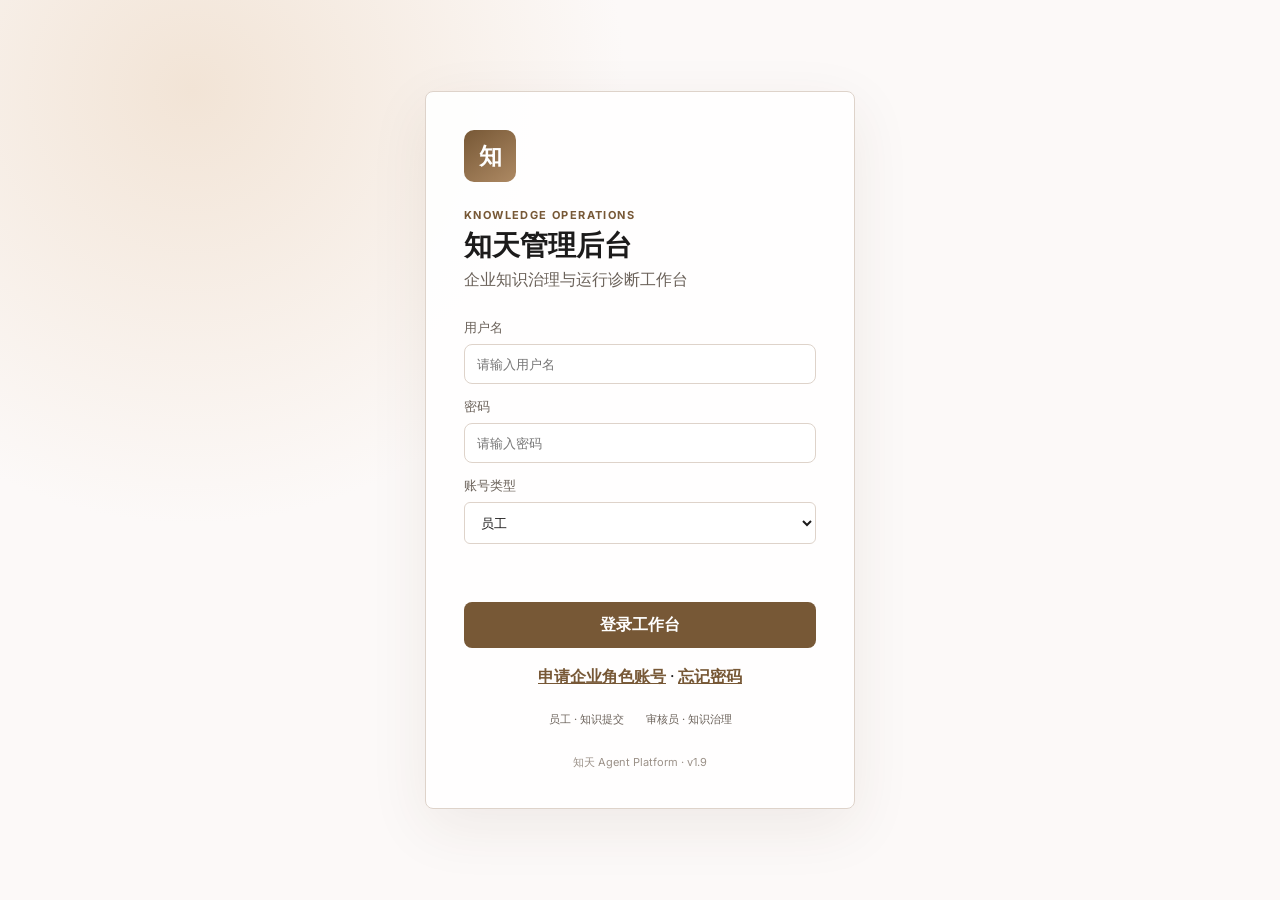
==== index.html @ f9603eb6 "v2.1: developer/reviewer控制台重设计与账号自助服务前端接入 - 新增独立developer.html：注册审批（开发者/审核员分表）、四角色人数统计、   developer/" ====
<!doctype html>
<html lang="zh-CN">
  <head>
    <meta charset="utf-8" />
    <meta name="viewport" content="width=device-width, initial-scale=1" />
    <title>知天管理后台</title>
    <link rel="stylesheet" href="./css/style.css" />
  </head>
  <body class="auth-page">
    <main class="auth-shell">
      <section class="auth-card redirect-card">
        <div class="brand-mark" aria-hidden="true">知</div>
        <p class="eyebrow">ZHITIAN AGENT PLATFORM</p>
        <h1>知天管理后台</h1>
        <p class="muted">正在确认身份与工作区权限</p>
        <div class="loading-line" aria-hidden="true"><span></span></div>
      </section>
    </main>
    <script>
      const token = localStorage.getItem('auth_token');
      const role = localStorage.getItem('user_role');
      if (!token) location.replace('./login.html');
      else if (role === 'employee') location.replace('./employee.html');
      else if (role === 'reviewer') location.replace('./reviewer.html');
      else if (role === 'developer') location.replace('./developer.html');
      else {
        localStorage.removeItem('auth_token');
        localStorage.removeItem('user_role');
        localStorage.removeItem('username');
        location.replace('./login.html');
      }
    </script>
  </body>
</html>
---- css/style.css ----
@import url("https://fonts.googleapis.com/css2?family=Hanken+Grotesk:wght@600;700;800&family=Inter:wght@400;500;600&display=swap");

:root {
  color-scheme: light;
  --bg: #fcf9f8; --surface: #fff; --surface-low: #f6f3f2; --surface-high: #eeeae8;
  --text: #1c1b1b; --muted: #6b625a; --line: #ded3ca; --primary: #775836;
  --primary-hover: #5d4121; --primary-soft: #f4e4d4; --danger: #a33a32;
  --danger-bg: #fff0ee; --success: #357449; --success-bg: #e9f5ec; --warning: #95630b;
  --shadow: 0 18px 60px rgba(73, 50, 29, .08); --radius: 8px;
  --font-title: "Hanken Grotesk", "Microsoft YaHei", sans-serif;
  --font-body: "Inter", "Microsoft YaHei", sans-serif;
}

* { box-sizing: border-box; }
html { scroll-behavior: smooth; }
body { margin: 0; min-height: 100vh; background: var(--bg); color: var(--text); font-family: var(--font-body); }
h1,h2,h3,p { margin: 0; } h1,h2,h3 { font-family: var(--font-title); letter-spacing: 0; }
h1 { font-size: 28px; line-height: 36px; } h2 { font-size: 19px; } h3 { font-size: 16px; }
button,input,textarea { font: inherit; } button { border: 0; border-radius: var(--radius); padding: 10px 16px; background: var(--primary); color: #fff; font-weight: 600; cursor: pointer; transition: .18s ease; }
button:hover { background: var(--primary-hover); } button:disabled { cursor: not-allowed; opacity: .55; }
button.secondary { border: 1px solid var(--line); background: #fff; color: var(--primary); } button.secondary:hover { background: var(--surface-low); }
button.danger { background: var(--danger); } button.danger:hover { background: #842b26; }
input,textarea { width: 100%; border: 1px solid var(--line); border-radius: var(--radius); padding: 11px 12px; background: #fff; color: var(--text); transition: .18s ease; }
textarea { min-height: 132px; resize: vertical; } input:focus,textarea:focus { outline: 3px solid rgba(119,88,54,.12); border-color: var(--primary); }

.app-layout { min-height: 100vh; display: grid; grid-template-columns: 252px minmax(0,1fr); }
.sidebar { position: sticky; top: 0; height: 100vh; display: flex; flex-direction: column; padding: 24px 18px 18px; background: #f4f0ed; border-right: 1px solid var(--line); }
.brand { display: flex; align-items: center; gap: 11px; padding: 0 8px 24px; color: var(--text); text-decoration: none; }
.brand-symbol,.brand-mark { display: grid; place-items: center; color: #fff; background: linear-gradient(145deg,var(--primary),#ad8963); font-family: var(--font-title); font-weight: 800; }
.brand-symbol { width: 34px; height: 34px; border-radius: 8px; } .brand strong,.brand small,.account-card strong,.account-card small,.sidebar-note strong,.sidebar-note small { display: block; }
.brand strong { font: 700 17px/20px var(--font-title); } .brand small,.account-card small,.sidebar-note small { margin-top: 2px; color: var(--muted); font-size: 11px; }
.side-nav { display: grid; gap: 4px; }
.side-nav a,.nav-button { display: flex; align-items: center; width: 100%; min-height: 42px; padding: 0 13px; border-radius: var(--radius); color: var(--muted); background: transparent; text-decoration: none; font-size: 14px; font-weight: 600; text-align: left; }
.side-nav a:hover,.nav-button:hover,.side-nav a.active { color: var(--text); background: rgba(255,255,255,.8); }
.side-nav a.active { box-shadow: inset 3px 0 var(--primary); }
.sidebar-note { display: flex; gap: 10px; margin-top: auto; padding: 14px 10px; border-top: 1px solid var(--line); }
.status-dot { width: 8px; height: 8px; margin-top: 5px; border-radius: 50%; background: var(--success); box-shadow: 0 0 0 4px rgba(53,116,73,.1); }
.account-card { display: flex; align-items: center; gap: 10px; padding: 14px 8px 10px; }
.account-avatar { width: 34px; height: 34px; display: grid; place-items: center; border-radius: 50%; background: var(--primary-soft); color: var(--primary); font-weight: 700; }
.sidebar-logout { width: 100%; }
.workspace { width: min(1180px,100%); margin: 0 auto; padding: 34px 38px 64px; }
.workspace-header { display: flex; align-items: flex-start; justify-content: space-between; gap: 24px; margin-bottom: 26px; }
.workspace-header .muted { margin-top: 5px; }
.eyebrow,.section-kicker { margin-bottom: 5px; color: var(--primary); font-size: 11px; font-weight: 700; letter-spacing: 1.4px; }
.context-badge,.format-label { display: inline-flex; align-items: center; min-height: 28px; padding: 4px 10px; border: 1px solid var(--line); border-radius: 999px; color: var(--muted); background: var(--surface); font-size: 12px; white-space: nowrap; }
.workflow-strip { display: grid; grid-template-columns: 1fr 44px 1fr 44px 1fr; align-items: center; margin-bottom: 20px; padding: 18px 22px; border: 1px solid var(--line); border-radius: var(--radius); background: var(--surface-low); }
.workflow-strip div { display: grid; grid-template-columns: 28px 1fr; column-gap: 10px; } .workflow-strip span { grid-row: 1/3; color: var(--primary); font-weight: 700; } .workflow-strip strong { font-size: 13px; } .workflow-strip small { color: var(--muted); font-size: 11px; } .workflow-strip i { height: 1px; background: var(--line); }
.content-grid { display: grid; gap: 20px; } .two-column { grid-template-columns: repeat(2,minmax(0,1fr)); }
.panel { margin-bottom: 20px; padding: 22px; border: 1px solid var(--line); border-radius: var(--radius); background: var(--surface); }
.feature-panel { min-height: 344px; } .table-panel { padding-bottom: 12px; }
.section-title { display: flex; align-items: center; justify-content: space-between; gap: 16px; margin-bottom: 14px; }
.section-copy { margin: -2px 0 18px; color: var(--muted); font-size: 13px; line-height: 1.65; }
.upload-zone { display: grid; gap: 12px; padding: 18px; border: 1px dashed #c8b6a6; border-radius: var(--radius); background: var(--surface-low); }
.form-stack { display: grid; gap: 14px; } .form-stack label { display: grid; gap: 7px; color: var(--muted); font-size: 13px; } .compact-form { margin-top: 16px; }
.inline-actions { display: grid; grid-template-columns: minmax(0,1fr) auto; gap: 8px; }
.inline-actions button { min-height: 42px; white-space: nowrap; }
.form-stack select, table select { min-height: 42px; padding: 0 12px; border: 1px solid var(--line); border-radius: 6px; background: #fff; color: var(--text); }
.auth-link { margin-top: 18px; text-align: center; } .auth-link a { color: var(--primary); font-weight: 600; }
.btn-block { width: 100%; padding: 12px; }
.table-wrap { overflow-x: auto; } table { width: 100%; border-collapse: collapse; }
th,td { padding: 12px 10px; border-bottom: 1px solid #eee8e3; text-align: left; vertical-align: top; }
th { color: var(--muted); background: var(--surface-low); font-size: 11px; font-weight: 700; letter-spacing: .5px; } td { font-size: 13px; }
tbody tr:hover td { background: #fcfaf8; }
.muted { color: var(--muted); } .message { min-height: 20px; margin-top: 10px; color: var(--danger); font-size: 13px; } .message.success { color: var(--success); }
.result-box,.preview-panel { margin-top: 14px; padding: 14px; border: 1px solid var(--line); border-radius: var(--radius); background: var(--surface-low); line-height: 1.6; }
.hidden { display: none !important; } .actions { display: flex; gap: 7px; flex-wrap: wrap; }
.badge,.status-badge,.score-badge { display: inline-flex; align-items: center; min-height: 24px; padding: 2px 8px; border-radius: 999px; font-size: 12px; }
.badge { color: var(--success); background: var(--success-bg); } .badge-pending,.status-pending { color: var(--warning); background: #fff6dd; } .badge-rejected { color: var(--danger); background: var(--danger-bg); }
.status-verified,.score-ok { color: var(--primary); background: var(--primary-soft); } .score-low { color: var(--muted); background: var(--surface-high); }
.stats-grid { display: grid; grid-template-columns: repeat(2,minmax(160px,1fr)); gap: 12px; margin-top: 14px; } .metrics-grid { grid-template-columns: repeat(4,minmax(150px,1fr)); }
.stat-card { padding: 17px; border: 1px solid var(--line); border-radius: var(--radius); background: var(--surface-low); } .stat-card span,.stat-card small { display: block; color: var(--muted); font-size: 12px; } .stat-card strong { display: block; margin: 7px 0 3px; font: 700 26px var(--font-title); }
.enterprise-password-card { width: min(280px,100%); margin: 0 0 16px; } .enterprise-password-card strong { letter-spacing: 2px; user-select: all; }
.headcount-grid { grid-template-columns: repeat(4,minmax(140px,1fr)); margin-bottom: 22px; }
.change-positive { color: var(--success) !important; } .change-negative { color: var(--danger) !important; }
.request-tables { display: grid; grid-template-columns: repeat(2,minmax(0,1fr)); gap: 20px; } .request-tables h3 { margin: 8px 0 10px; }
.flag-button { width: 38px; min-height: 38px; padding: 0; border: 1px solid var(--line); background: #fff; color: var(--muted); font-size: 20px; } .flag-button.is-flagged { color: var(--warning); background: #fff6dd; }
.notes-control { display: grid; grid-template-columns: minmax(150px,1fr) auto; gap: 7px; min-width: 250px; } .notes-control input { min-height: 38px; padding: 8px 10px; }
.one-time-password { display: block; margin: 8px 0 12px; font: 700 24px var(--font-title); letter-spacing: 2px; user-select: all; }
.developer-section { margin-top: 26px; } .developer-section h3 { margin-bottom: 12px; }
.module-editor-grid { display: grid; grid-template-columns: repeat(3,minmax(0,1fr)); gap: 14px; } .module-editor-grid label { display: grid; gap: 8px; color: var(--text-secondary); font-size: 14px; } .module-editor-grid textarea { min-height: 150px; resize: vertical; }
.module-editor-grid textarea:disabled { color: var(--text); background: var(--surface-low); cursor: default; opacity: 1; }
.module-actions,.dialog-actions { display: flex; align-items: center; gap: 10px; }
.confirm-dialog { width: min(480px,calc(100vw - 40px)); border: 1px solid var(--line); border-radius: var(--radius); padding: 24px; color: var(--text); background: #fff; }
.confirm-dialog::backdrop { background: rgba(20,16,12,.32); }
.confirm-dialog h3 { margin: 0 0 8px; }
.dialog-actions { justify-content: flex-end; margin-top: 24px; }
.inline-form { display: grid; grid-template-columns: minmax(240px,1fr) auto; gap: 10px; }
.trend-chart { width: 100%; height: 180px; margin: 10px 0 14px; border: 1px solid var(--line); background: var(--surface-low); } .trend-grid { stroke: var(--line); } .trend-line { fill: none; stroke: var(--primary); stroke-width: 2; } .trend-point { fill: var(--primary); }
.debug-form { display: grid; grid-template-columns: minmax(260px,1fr) 90px auto auto; gap: 10px; align-items: center; margin-bottom: 12px; }
.debug-checkbox { display: inline-flex; align-items: center; gap: 7px; color: var(--muted); font-size: 12px; white-space: nowrap; } .debug-checkbox input { width: auto; }
.debug-trusted { background: #fcf7f1; } .debug-low { color: var(--muted); }
.preview-content { display: grid; gap: 14px; margin-top: 14px; } .preview-chunk { padding-top: 12px; border-top: 1px solid var(--line); } .preview-chunk p { white-space: pre-wrap; line-height: 1.7; }
.system-note { margin-top: 18px; padding-top: 12px; border-top: 1px solid var(--line); color: var(--muted); font-size: 12px; }

.auth-page { background: radial-gradient(circle at 15% 10%,#f2e4d6 0,transparent 32%),var(--bg); }
.auth-shell { min-height: 100vh; display: grid; place-items: center; padding: 24px; }
.auth-card { width: min(430px,100%); padding: 38px; border: 1px solid var(--line); border-radius: var(--radius); background: rgba(255,255,255,.92); box-shadow: var(--shadow); }
.brand-mark { width: 52px; height: 52px; margin-bottom: 26px; border-radius: 10px; font-size: 23px; }
.auth-heading .muted { margin-top: 6px; } .auth-card .form-stack { margin-top: 28px; } .role-note { display: flex; justify-content: center; gap: 22px; margin-top: 24px; color: var(--muted); font-size: 11px; } .auth-footer { margin-top: 28px; color: #9b9188; text-align: center; font-size: 11px; }
.redirect-card { text-align: center; } .redirect-card .brand-mark { margin-left: auto; margin-right: auto; } .loading-line { height: 3px; margin-top: 26px; overflow: hidden; border-radius: 999px; background: var(--surface-high); } .loading-line span { display: block; width: 35%; height: 100%; background: var(--primary); animation: load 1.2s infinite ease-in-out; }
@keyframes load { from { transform: translateX(-110%); } to { transform: translateX(300%); } }

@media (max-width: 960px) { .app-layout { grid-template-columns: 210px minmax(0,1fr); } .workspace { padding: 28px 22px 50px; } .two-column,.metrics-grid,.headcount-grid { grid-template-columns: 1fr 1fr; } .module-editor-grid,.request-tables { grid-template-columns: 1fr; } }
@media (max-width: 720px) { .app-layout { display: block; } .sidebar { position: static; width: 100%; height: auto; padding: 16px; } .side-nav { grid-template-columns: repeat(2,1fr); } .sidebar-note { display: none; } .account-card { margin-top: 10px; } .workspace { padding: 24px 14px 40px; } .workspace-header { align-items: flex-start; } .two-column,.stats-grid,.metrics-grid { grid-template-columns: 1fr; } .workflow-strip { grid-template-columns: 1fr; gap: 14px; } .workflow-strip i { display: none; } .debug-form,.inline-form { grid-template-columns: 1fr; } .feature-panel { min-height: auto; } }
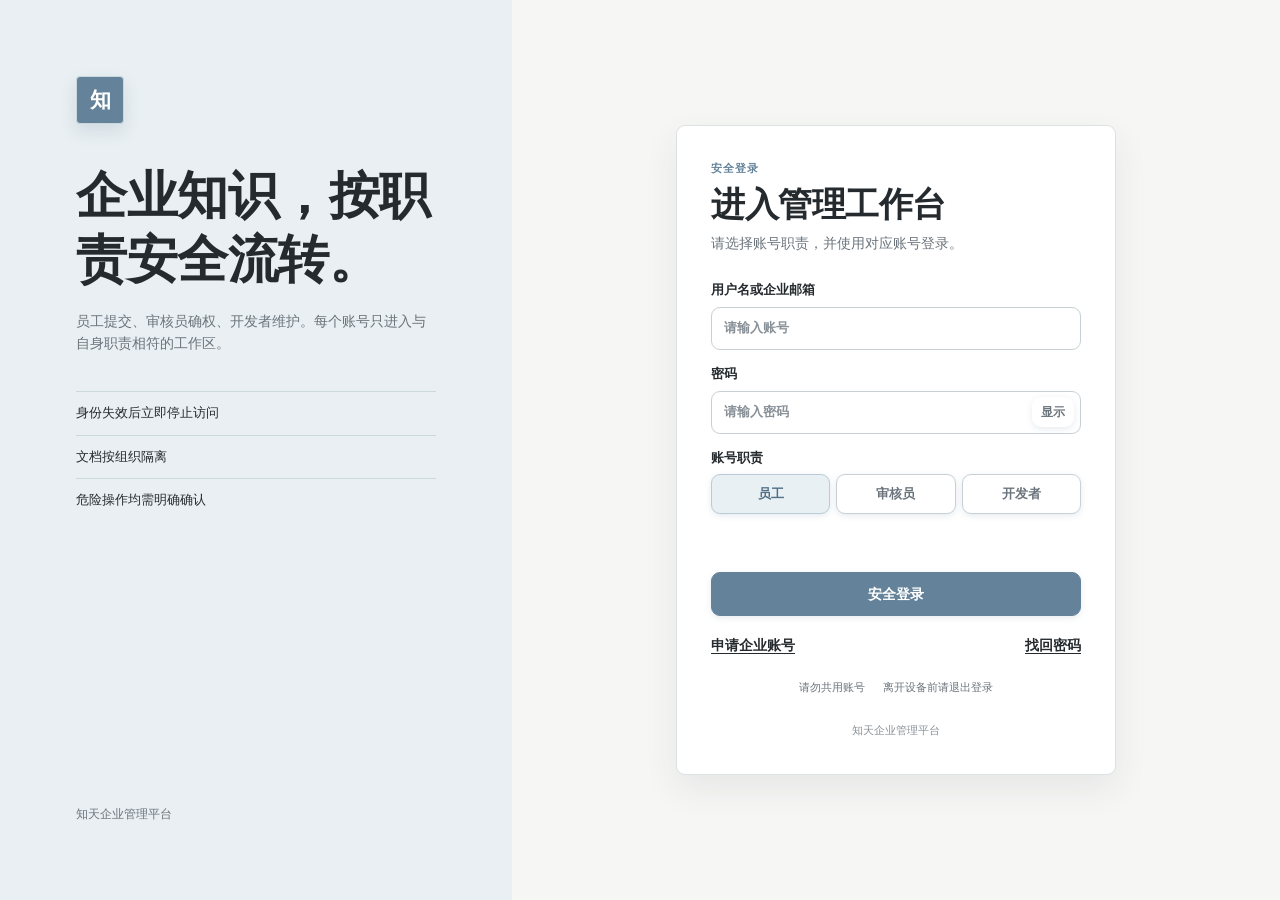
==== commit a6d4da35: "feat: 审核员/员工组织下钻 + 参考图驱动的舒缓办公视觉系统 - 组织下钻（交互能力，非纯样式）：员工与审核员页面把原先的组织统计chip   重做为组织卡片列表，点击进入单组织详情、可返回列表" ====
--- a/index.html
+++ b/index.html
@@ -7,12 +7,12 @@
     <link rel="stylesheet" href="./css/style.css" />
   </head>
   <body class="auth-page">
-    <main class="auth-shell">
-      <section class="auth-card redirect-card">
+    <main class="auth-form-area" style="min-height:100vh">
+      <section class="auth-card redirect-card" aria-live="polite">
         <div class="brand-mark" aria-hidden="true">知</div>
-        <p class="eyebrow">ZHITIAN AGENT PLATFORM</p>
+        <p class="eyebrow">安全入口</p>
         <h1>知天管理后台</h1>
-        <p class="muted">正在确认身份与工作区权限</p>
+        <p class="muted">正在核对登录状态，并进入与你职责相符的工作区。</p>
         <div class="loading-line" aria-hidden="true"><span></span></div>
       </section>
     </main>
--- a/css/style.css
+++ b/css/style.css
@@ -1,104 +1,533 @@
-@import url("https://fonts.googleapis.com/css2?family=Hanken+Grotesk:wght@600;700;800&family=Inter:wght@400;500;600&display=swap");
-
 :root {
   color-scheme: light;
-  --bg: #fcf9f8; --surface: #fff; --surface-low: #f6f3f2; --surface-high: #eeeae8;
-  --text: #1c1b1b; --muted: #6b625a; --line: #ded3ca; --primary: #775836;
-  --primary-hover: #5d4121; --primary-soft: #f4e4d4; --danger: #a33a32;
-  --danger-bg: #fff0ee; --success: #357449; --success-bg: #e9f5ec; --warning: #95630b;
-  --shadow: 0 18px 60px rgba(73, 50, 29, .08); --radius: 8px;
-  --font-title: "Hanken Grotesk", "Microsoft YaHei", sans-serif;
-  --font-body: "Inter", "Microsoft YaHei", sans-serif;
+  --black: #252a2e;
+  --text: #252a2e;
+  --muted: #6b747c;
+  --subtle: #899198;
+  --line: #dce1e3;
+  --line-strong: #c8d0d4;
+  --bg: #f6f7f5;
+  --surface: #ffffff;
+  --surface-low: #f8faf9;
+  --surface-high: #edf1f1;
+  --primary: #64839a;
+  --primary-hover: #526f84;
+  --primary-soft: #e8f0f4;
+  --danger: #b76158;
+  --danger-bg: #f7ecea;
+  --success: #6f9284;
+  --success-bg: #edf4f0;
+  --warning: #c69045;
+  --warning-bg: #fbf3e6;
+  --radius: 9px;
+  --shadow: 0 14px 34px rgba(37, 42, 46, .08);
+  --font: "Microsoft YaHei UI", "Microsoft YaHei", "PingFang SC", "Noto Sans CJK SC", sans-serif;
 }
 
 * { box-sizing: border-box; }
 html { scroll-behavior: smooth; }
-body { margin: 0; min-height: 100vh; background: var(--bg); color: var(--text); font-family: var(--font-body); }
-h1,h2,h3,p { margin: 0; } h1,h2,h3 { font-family: var(--font-title); letter-spacing: 0; }
-h1 { font-size: 28px; line-height: 36px; } h2 { font-size: 19px; } h3 { font-size: 16px; }
-button,input,textarea { font: inherit; } button { border: 0; border-radius: var(--radius); padding: 10px 16px; background: var(--primary); color: #fff; font-weight: 600; cursor: pointer; transition: .18s ease; }
-button:hover { background: var(--primary-hover); } button:disabled { cursor: not-allowed; opacity: .55; }
-button.secondary { border: 1px solid var(--line); background: #fff; color: var(--primary); } button.secondary:hover { background: var(--surface-low); }
-button.danger { background: var(--danger); } button.danger:hover { background: #842b26; }
-input,textarea { width: 100%; border: 1px solid var(--line); border-radius: var(--radius); padding: 11px 12px; background: #fff; color: var(--text); transition: .18s ease; }
-textarea { min-height: 132px; resize: vertical; } input:focus,textarea:focus { outline: 3px solid rgba(119,88,54,.12); border-color: var(--primary); }
-
-.app-layout { min-height: 100vh; display: grid; grid-template-columns: 252px minmax(0,1fr); }
-.sidebar { position: sticky; top: 0; height: 100vh; display: flex; flex-direction: column; padding: 24px 18px 18px; background: #f4f0ed; border-right: 1px solid var(--line); }
-.brand { display: flex; align-items: center; gap: 11px; padding: 0 8px 24px; color: var(--text); text-decoration: none; }
-.brand-symbol,.brand-mark { display: grid; place-items: center; color: #fff; background: linear-gradient(145deg,var(--primary),#ad8963); font-family: var(--font-title); font-weight: 800; }
-.brand-symbol { width: 34px; height: 34px; border-radius: 8px; } .brand strong,.brand small,.account-card strong,.account-card small,.sidebar-note strong,.sidebar-note small { display: block; }
-.brand strong { font: 700 17px/20px var(--font-title); } .brand small,.account-card small,.sidebar-note small { margin-top: 2px; color: var(--muted); font-size: 11px; }
-.side-nav { display: grid; gap: 4px; }
-.side-nav a,.nav-button { display: flex; align-items: center; width: 100%; min-height: 42px; padding: 0 13px; border-radius: var(--radius); color: var(--muted); background: transparent; text-decoration: none; font-size: 14px; font-weight: 600; text-align: left; }
-.side-nav a:hover,.nav-button:hover,.side-nav a.active { color: var(--text); background: rgba(255,255,255,.8); }
-.side-nav a.active { box-shadow: inset 3px 0 var(--primary); }
-.sidebar-note { display: flex; gap: 10px; margin-top: auto; padding: 14px 10px; border-top: 1px solid var(--line); }
-.status-dot { width: 8px; height: 8px; margin-top: 5px; border-radius: 50%; background: var(--success); box-shadow: 0 0 0 4px rgba(53,116,73,.1); }
-.account-card { display: flex; align-items: center; gap: 10px; padding: 14px 8px 10px; }
-.account-avatar { width: 34px; height: 34px; display: grid; place-items: center; border-radius: 50%; background: var(--primary-soft); color: var(--primary); font-weight: 700; }
+body {
+  margin: 0;
+  min-height: 100vh;
+  background: var(--bg);
+  color: var(--text);
+  font-family: var(--font);
+  font-size: 14px;
+  line-height: 1.6;
+}
+h1, h2, h3, p { margin: 0; }
+h1 { font-size: clamp(24px, 3vw, 34px); line-height: 1.25; letter-spacing: -.5px; }
+h2 { font-size: 18px; line-height: 1.4; }
+h3 { font-size: 15px; line-height: 1.5; }
+a { color: inherit; }
+button, input, textarea, select { font: inherit; }
+button {
+  min-height: 40px;
+  border: 1px solid var(--primary);
+  border-radius: var(--radius);
+  padding: 8px 15px;
+  background: var(--primary);
+  color: #fff;
+  font-weight: 600;
+  cursor: pointer;
+  box-shadow: 0 2px 6px rgba(100, 131, 154, .16);
+  transition: background .15s ease, border-color .15s ease, box-shadow .15s ease, transform .15s ease;
+}
+button:hover { background: var(--primary-hover); border-color: var(--primary-hover); box-shadow: 0 4px 10px rgba(100, 131, 154, .2); }
+button:active { transform: translateY(1px); }
+button:disabled { cursor: not-allowed; opacity: .45; transform: none; }
+button.secondary {
+  border-color: var(--line-strong);
+  background: var(--surface);
+  color: var(--text);
+  box-shadow: none;
+}
+button.secondary:hover { border-color: var(--primary); background: var(--primary-soft); color: var(--primary-hover); box-shadow: none; }
+button.danger {
+  border-color: #d8aaa5;
+  background: var(--surface);
+  color: var(--danger);
+  box-shadow: none;
+}
+button.danger:hover { background: var(--danger-bg); }
+input, textarea, select {
+  width: 100%;
+  border: 1px solid var(--line-strong);
+  border-radius: var(--radius);
+  padding: 10px 12px;
+  background: var(--surface);
+  color: var(--text);
+}
+textarea { min-height: 132px; resize: vertical; }
+input::placeholder, textarea::placeholder { color: var(--subtle); }
+.password-field { position: relative; display: block; }
+.password-field input { width: 100%; padding-right: 64px; }
+.password-field button {
+  position: absolute;
+  top: 50%;
+  right: 7px;
+  min-height: 30px;
+  padding: 4px 9px;
+  transform: translateY(-50%);
+  border: 0;
+  background: transparent;
+  color: var(--muted);
+  font-size: 12px;
+}
+.password-field button:hover { background: var(--surface-high); color: var(--text); }
+input:focus, textarea:focus, select:focus, button:focus-visible, a:focus-visible {
+  outline: 3px solid rgba(100, 131, 154, .2);
+  outline-offset: 2px;
+  border-color: var(--primary);
+}
+
+/* 工作台骨架 */
+.app-layout { min-height: 100vh; display: grid; grid-template-columns: 236px minmax(0, 1fr); }
+.sidebar {
+  position: sticky;
+  top: 0;
+  z-index: 5;
+  height: 100vh;
+  display: flex;
+  flex-direction: column;
+  padding: 22px 14px 16px;
+  background: #fbfcfb;
+  border-right: 1px solid var(--line);
+}
+.brand {
+  display: flex;
+  align-items: center;
+  gap: 11px;
+  padding: 0 8px 24px;
+  color: var(--text);
+  text-decoration: none;
+}
+.brand-symbol, .brand-mark {
+  display: grid;
+  place-items: center;
+  flex: 0 0 auto;
+  background: var(--primary);
+  color: #fff;
+  font-weight: 700;
+  box-shadow: 0 7px 16px rgba(100, 131, 154, .18);
+}
+.brand-symbol { width: 34px; height: 34px; border-radius: 8px; }
+.brand strong, .brand small, .account-card strong, .account-card small, .sidebar-note strong, .sidebar-note small {
+  display: block;
+}
+.brand strong { font-size: 16px; line-height: 20px; }
+.brand small, .account-card small, .sidebar-note small { margin-top: 2px; color: var(--muted); font-size: 11px; }
+.side-nav { display: grid; gap: 3px; }
+.side-nav a, .nav-button {
+  display: flex;
+  align-items: center;
+  width: 100%;
+  min-height: 42px;
+  padding: 0 12px;
+  border-radius: 7px;
+  color: var(--muted);
+  background: transparent;
+  text-decoration: none;
+  font-size: 13px;
+  font-weight: 600;
+  text-align: left;
+}
+.side-nav a:hover, .nav-button:hover { color: var(--text); background: var(--surface-low); }
+.side-nav a.active {
+  color: var(--primary-hover);
+  background: var(--primary-soft);
+  box-shadow: inset 3px 0 0 var(--primary);
+}
+.sidebar-note {
+  display: flex;
+  gap: 10px;
+  margin-top: auto;
+  padding: 14px 9px;
+  border-top: 1px solid var(--line);
+}
+.status-dot {
+  width: 8px;
+  height: 8px;
+  margin-top: 6px;
+  border: 2px solid var(--success);
+  border-radius: 50%;
+  background: var(--success-bg);
+}
+.account-card { display: flex; align-items: center; gap: 10px; padding: 12px 7px 10px; }
+.account-avatar {
+  width: 34px;
+  height: 34px;
+  display: grid;
+  place-items: center;
+  border: 1px solid var(--line-strong);
+  border-radius: 50%;
+  background: var(--primary-soft);
+  color: var(--primary-hover);
+  font-weight: 700;
+}
 .sidebar-logout { width: 100%; }
-.workspace { width: min(1180px,100%); margin: 0 auto; padding: 34px 38px 64px; }
-.workspace-header { display: flex; align-items: flex-start; justify-content: space-between; gap: 24px; margin-bottom: 26px; }
-.workspace-header .muted { margin-top: 5px; }
-.eyebrow,.section-kicker { margin-bottom: 5px; color: var(--primary); font-size: 11px; font-weight: 700; letter-spacing: 1.4px; }
-.context-badge,.format-label { display: inline-flex; align-items: center; min-height: 28px; padding: 4px 10px; border: 1px solid var(--line); border-radius: 999px; color: var(--muted); background: var(--surface); font-size: 12px; white-space: nowrap; }
-.workflow-strip { display: grid; grid-template-columns: 1fr 44px 1fr 44px 1fr; align-items: center; margin-bottom: 20px; padding: 18px 22px; border: 1px solid var(--line); border-radius: var(--radius); background: var(--surface-low); }
-.workflow-strip div { display: grid; grid-template-columns: 28px 1fr; column-gap: 10px; } .workflow-strip span { grid-row: 1/3; color: var(--primary); font-weight: 700; } .workflow-strip strong { font-size: 13px; } .workflow-strip small { color: var(--muted); font-size: 11px; } .workflow-strip i { height: 1px; background: var(--line); }
-.content-grid { display: grid; gap: 20px; } .two-column { grid-template-columns: repeat(2,minmax(0,1fr)); }
-.panel { margin-bottom: 20px; padding: 22px; border: 1px solid var(--line); border-radius: var(--radius); background: var(--surface); }
-.feature-panel { min-height: 344px; } .table-panel { padding-bottom: 12px; }
-.section-title { display: flex; align-items: center; justify-content: space-between; gap: 16px; margin-bottom: 14px; }
-.section-copy { margin: -2px 0 18px; color: var(--muted); font-size: 13px; line-height: 1.65; }
-.upload-zone { display: grid; gap: 12px; padding: 18px; border: 1px dashed #c8b6a6; border-radius: var(--radius); background: var(--surface-low); }
-.form-stack { display: grid; gap: 14px; } .form-stack label { display: grid; gap: 7px; color: var(--muted); font-size: 13px; } .compact-form { margin-top: 16px; }
-.inline-actions { display: grid; grid-template-columns: minmax(0,1fr) auto; gap: 8px; }
-.inline-actions button { min-height: 42px; white-space: nowrap; }
-.form-stack select, table select { min-height: 42px; padding: 0 12px; border: 1px solid var(--line); border-radius: 6px; background: #fff; color: var(--text); }
-.auth-link { margin-top: 18px; text-align: center; } .auth-link a { color: var(--primary); font-weight: 600; }
-.btn-block { width: 100%; padding: 12px; }
-.table-wrap { overflow-x: auto; } table { width: 100%; border-collapse: collapse; }
-th,td { padding: 12px 10px; border-bottom: 1px solid #eee8e3; text-align: left; vertical-align: top; }
-th { color: var(--muted); background: var(--surface-low); font-size: 11px; font-weight: 700; letter-spacing: .5px; } td { font-size: 13px; }
-tbody tr:hover td { background: #fcfaf8; }
-.muted { color: var(--muted); } .message { min-height: 20px; margin-top: 10px; color: var(--danger); font-size: 13px; } .message.success { color: var(--success); }
-.result-box,.preview-panel { margin-top: 14px; padding: 14px; border: 1px solid var(--line); border-radius: var(--radius); background: var(--surface-low); line-height: 1.6; }
-.hidden { display: none !important; } .actions { display: flex; gap: 7px; flex-wrap: wrap; }
-.badge,.status-badge,.score-badge { display: inline-flex; align-items: center; min-height: 24px; padding: 2px 8px; border-radius: 999px; font-size: 12px; }
-.badge { color: var(--success); background: var(--success-bg); } .badge-pending,.status-pending { color: var(--warning); background: #fff6dd; } .badge-rejected { color: var(--danger); background: var(--danger-bg); }
-.status-verified,.score-ok { color: var(--primary); background: var(--primary-soft); } .score-low { color: var(--muted); background: var(--surface-high); }
-.stats-grid { display: grid; grid-template-columns: repeat(2,minmax(160px,1fr)); gap: 12px; margin-top: 14px; } .metrics-grid { grid-template-columns: repeat(4,minmax(150px,1fr)); }
-.stat-card { padding: 17px; border: 1px solid var(--line); border-radius: var(--radius); background: var(--surface-low); } .stat-card span,.stat-card small { display: block; color: var(--muted); font-size: 12px; } .stat-card strong { display: block; margin: 7px 0 3px; font: 700 26px var(--font-title); }
-.enterprise-password-card { width: min(280px,100%); margin: 0 0 16px; } .enterprise-password-card strong { letter-spacing: 2px; user-select: all; }
-.headcount-grid { grid-template-columns: repeat(4,minmax(140px,1fr)); margin-bottom: 22px; }
-.change-positive { color: var(--success) !important; } .change-negative { color: var(--danger) !important; }
-.request-tables { display: grid; grid-template-columns: repeat(2,minmax(0,1fr)); gap: 20px; } .request-tables h3 { margin: 8px 0 10px; }
-.flag-button { width: 38px; min-height: 38px; padding: 0; border: 1px solid var(--line); background: #fff; color: var(--muted); font-size: 20px; } .flag-button.is-flagged { color: var(--warning); background: #fff6dd; }
-.notes-control { display: grid; grid-template-columns: minmax(150px,1fr) auto; gap: 7px; min-width: 250px; } .notes-control input { min-height: 38px; padding: 8px 10px; }
-.one-time-password { display: block; margin: 8px 0 12px; font: 700 24px var(--font-title); letter-spacing: 2px; user-select: all; }
-.developer-section { margin-top: 26px; } .developer-section h3 { margin-bottom: 12px; }
-.module-editor-grid { display: grid; grid-template-columns: repeat(3,minmax(0,1fr)); gap: 14px; } .module-editor-grid label { display: grid; gap: 8px; color: var(--text-secondary); font-size: 14px; } .module-editor-grid textarea { min-height: 150px; resize: vertical; }
+.workspace { width: min(1260px, 100%); margin: 0 auto; padding: 30px 36px 72px; }
+.workspace-header {
+  display: flex;
+  align-items: flex-start;
+  justify-content: space-between;
+  gap: 24px;
+  margin-bottom: 20px;
+  padding: 22px 24px;
+  border: 1px solid var(--line);
+  border-radius: calc(var(--radius) + 1px);
+  background: rgba(255, 255, 255, .82);
+  box-shadow: 0 1px 2px rgba(37, 42, 46, .03);
+}
+.workspace-header .muted { max-width: 680px; margin-top: 7px; }
+.eyebrow, .section-kicker {
+  margin-bottom: 5px;
+  color: var(--primary);
+  font-size: 11px;
+  font-weight: 700;
+  letter-spacing: .08em;
+}
+.context-badge, .format-label {
+  display: inline-flex;
+  align-items: center;
+  min-height: 28px;
+  padding: 4px 10px;
+  border: 1px solid #cbd9df;
+  border-radius: 999px;
+  color: var(--primary-hover);
+  background: var(--primary-soft);
+  font-size: 12px;
+  white-space: nowrap;
+}
+
+/* 信息层级 */
+.panel {
+  margin-bottom: 18px;
+  padding: 22px 24px;
+  border: 1px solid var(--line);
+  border-radius: var(--radius);
+  background: var(--surface);
+  box-shadow: 0 1px 2px rgba(37, 42, 46, .035);
+}
+.feature-panel { min-height: 330px; }
+.table-panel { padding-bottom: 12px; }
+.section-title {
+  display: flex;
+  align-items: flex-start;
+  justify-content: space-between;
+  gap: 16px;
+  margin-bottom: 16px;
+}
+.section-title.compact { margin-top: 24px; }
+.section-copy { margin: -2px 0 18px; color: var(--muted); font-size: 13px; }
+.muted { color: var(--muted); }
+.hidden { display: none !important; }
+.content-grid { display: grid; gap: 16px; }
+.two-column { grid-template-columns: repeat(2, minmax(0, 1fr)); }
+.workflow-strip {
+  display: grid;
+  grid-template-columns: 1fr 32px 1fr 32px 1fr;
+  align-items: center;
+  margin-bottom: 18px;
+  padding: 16px 20px;
+  border: 1px solid var(--line);
+  border-radius: var(--radius);
+  background: var(--surface);
+}
+.workflow-strip div { display: grid; grid-template-columns: 28px 1fr; column-gap: 8px; }
+.workflow-strip span { grid-row: 1 / 3; color: var(--primary); font-weight: 700; }
+.workflow-strip strong { font-size: 13px; }
+.workflow-strip small { color: var(--muted); font-size: 11px; }
+.workflow-strip i { height: 1px; background: var(--line-strong); }
+
+/* 表单、表格、反馈 */
+.form-stack { display: grid; gap: 14px; }
+.form-stack label { display: grid; gap: 6px; color: var(--text); font-size: 13px; font-weight: 600; }
+.compact-form { margin-top: 16px; }
+.inline-actions { display: grid; grid-template-columns: minmax(0, 1fr) auto; gap: 8px; }
+.inline-actions button { white-space: nowrap; }
+.inline-form { display: grid; grid-template-columns: minmax(240px, 1fr) auto; gap: 8px; }
+.field-hint { display: block; margin-top: 5px; color: var(--muted); font-size: 12px; font-weight: 400; }
+.btn-block { width: 100%; min-height: 44px; }
+.upload-zone {
+  display: grid;
+  gap: 12px;
+  padding: 18px;
+  border: 1px dashed #aebfc8;
+  border-radius: var(--radius);
+  background: #f7fafb;
+}
+.table-wrap { overflow-x: auto; border: 1px solid var(--line); border-radius: var(--radius); }
+table { width: 100%; border-collapse: collapse; }
+th, td { padding: 12px 11px; border-bottom: 1px solid var(--line); text-align: left; vertical-align: top; }
+th {
+  color: var(--muted);
+  background: var(--surface-low);
+  font-size: 11px;
+  font-weight: 700;
+  letter-spacing: .04em;
+  white-space: nowrap;
+}
+td { font-size: 13px; }
+tbody tr:last-child td { border-bottom: 0; }
+tbody tr:hover td { background: #f8fafb; }
+.message { min-height: 20px; margin-top: 10px; color: var(--text); font-size: 13px; font-weight: 600; }
+.message.success { color: var(--success); }
+.result-box, .preview-panel {
+  margin-top: 14px;
+  padding: 14px;
+  border: 1px solid var(--line-strong);
+  border-radius: var(--radius);
+  background: var(--surface-low);
+  line-height: 1.7;
+}
+.actions, .module-actions, .dialog-actions { display: flex; align-items: center; gap: 7px; flex-wrap: wrap; }
+.badge, .status-badge, .score-badge {
+  display: inline-flex;
+  align-items: center;
+  min-height: 24px;
+  padding: 2px 8px;
+  border: 1px solid var(--line-strong);
+  border-radius: 999px;
+  color: var(--text);
+  background: var(--surface);
+  font-size: 12px;
+}
+.badge::before, .status-badge::before {
+  content: "";
+  width: 5px;
+  height: 5px;
+  margin-right: 6px;
+  border-radius: 50%;
+  background: currentColor;
+}
+.badge-pending, .status-pending {
+  color: #8c652f;
+  border-color: #e1c391;
+  border-style: dashed;
+  background: var(--warning-bg);
+}
+.badge-rejected { color: var(--danger); border-color: #dfbbb7; background: var(--danger-bg); text-decoration: line-through; }
+.status-verified, .score-ok { color: #527668; border-color: #b9d0c7; background: var(--success-bg); }
+.score-low { color: var(--muted); background: var(--surface-low); }
+
+/* 数据、编辑器、对话框 */
+.stats-grid { display: grid; grid-template-columns: repeat(2, minmax(160px, 1fr)); gap: 10px; margin-top: 14px; }
+.metrics-grid { grid-template-columns: repeat(4, minmax(150px, 1fr)); }
+.headcount-grid { grid-template-columns: repeat(4, minmax(140px, 1fr)); margin-bottom: 20px; }
+.stat-card {
+  padding: 16px;
+  border: 1px solid var(--line);
+  border-top: 3px solid var(--primary);
+  border-radius: var(--radius);
+  background: var(--surface-low);
+}
+.stat-card span, .stat-card small { display: block; color: var(--muted); font-size: 12px; }
+.stat-card strong { display: block; margin: 7px 0 3px; font-size: 26px; line-height: 1.2; }
+.secret-value { transition: filter 120ms ease; }
+.secret-value.is-concealed {
+  filter: blur(7px);
+  user-select: none;
+}
+.enterprise-password-card, .email-usage-card { width: min(290px, 100%); margin: 0; }
+.enterprise-password-card strong { letter-spacing: 2px; user-select: all; }
+.stat-card button { margin-top: 10px; }
+.resource-cards { display: flex; flex-wrap: wrap; gap: 10px; margin-bottom: 14px; }
+.request-tables { display: grid; grid-template-columns: repeat(2, minmax(0, 1fr)); gap: 16px; }
+.request-tables h3 { margin: 6px 0 9px; }
+.developer-section { margin-top: 24px; }
+.developer-section h3 { margin-bottom: 10px; }
+.module-editor-grid { display: grid; grid-template-columns: repeat(3, minmax(0, 1fr)); gap: 12px; }
+.module-editor-grid label { display: grid; gap: 7px; color: var(--text); font-size: 13px; font-weight: 600; }
 .module-editor-grid textarea:disabled { color: var(--text); background: var(--surface-low); cursor: default; opacity: 1; }
-.module-actions,.dialog-actions { display: flex; align-items: center; gap: 10px; }
-.confirm-dialog { width: min(480px,calc(100vw - 40px)); border: 1px solid var(--line); border-radius: var(--radius); padding: 24px; color: var(--text); background: #fff; }
-.confirm-dialog::backdrop { background: rgba(20,16,12,.32); }
-.confirm-dialog h3 { margin: 0 0 8px; }
-.dialog-actions { justify-content: flex-end; margin-top: 24px; }
-.inline-form { display: grid; grid-template-columns: minmax(240px,1fr) auto; gap: 10px; }
-.trend-chart { width: 100%; height: 180px; margin: 10px 0 14px; border: 1px solid var(--line); background: var(--surface-low); } .trend-grid { stroke: var(--line); } .trend-line { fill: none; stroke: var(--primary); stroke-width: 2; } .trend-point { fill: var(--primary); }
-.debug-form { display: grid; grid-template-columns: minmax(260px,1fr) 90px auto auto; gap: 10px; align-items: center; margin-bottom: 12px; }
-.debug-checkbox { display: inline-flex; align-items: center; gap: 7px; color: var(--muted); font-size: 12px; white-space: nowrap; } .debug-checkbox input { width: auto; }
-.debug-trusted { background: #fcf7f1; } .debug-low { color: var(--muted); }
-.preview-content { display: grid; gap: 14px; margin-top: 14px; } .preview-chunk { padding-top: 12px; border-top: 1px solid var(--line); } .preview-chunk p { white-space: pre-wrap; line-height: 1.7; }
+.confirm-dialog {
+  width: min(480px, calc(100vw - 40px));
+  border: 1px solid var(--line-strong);
+  border-radius: var(--radius);
+  padding: 24px;
+  color: var(--text);
+  background: var(--surface);
+}
+.confirm-dialog::backdrop { background: rgba(0, 0, 0, .45); }
+.confirm-dialog h3 { margin-bottom: 8px; }
+.dialog-actions { justify-content: flex-end; margin-top: 22px; }
+.flag-button { width: 38px; min-height: 38px; padding: 0; border-color: var(--line-strong); background: var(--surface); color: var(--muted); }
+.flag-button.is-flagged { border-color: var(--warning); color: #8c652f; background: var(--warning-bg); }
+.notes-view { display: flex; align-items: center; justify-content: space-between; gap: 10px; min-width: 200px; }
+.notes-view .notes-text { color: var(--text); word-break: break-word; }
+.notes-edit { display: grid; grid-template-columns: minmax(150px, 1fr) auto; gap: 7px; min-width: 250px; }
+.trace-copy { padding: 4px 8px; border-color: var(--line-strong); background: var(--surface); color: var(--text); font-family: Consolas, monospace; font-size: 11px; }
+.one-time-password { display: block; margin: 8px 0 12px; font-size: 24px; letter-spacing: 2px; user-select: all; }
+.trend-chart { width: 100%; height: 180px; margin: 10px 0 14px; border: 1px solid var(--line); background: var(--surface-low); }
+.trend-grid { stroke: var(--line); }
+.trend-line { fill: none; stroke: var(--primary); stroke-width: 2; }
+.trend-point { fill: var(--primary); }
+.debug-form { display: grid; grid-template-columns: minmax(260px, 1fr) 90px auto auto; gap: 8px; align-items: center; margin-bottom: 12px; }
+.debug-checkbox { display: inline-flex; align-items: center; gap: 7px; color: var(--muted); font-size: 12px; white-space: nowrap; }
+.debug-checkbox input { width: auto; }
+.debug-trusted { background: var(--success-bg); }
+.debug-low { color: var(--muted); }
+.preview-content { display: grid; gap: 14px; margin-top: 14px; }
+.preview-chunk { padding-top: 12px; border-top: 1px solid var(--line); }
+.preview-chunk p { white-space: pre-wrap; line-height: 1.75; }
 .system-note { margin-top: 18px; padding-top: 12px; border-top: 1px solid var(--line); color: var(--muted); font-size: 12px; }
 
-.auth-page { background: radial-gradient(circle at 15% 10%,#f2e4d6 0,transparent 32%),var(--bg); }
-.auth-shell { min-height: 100vh; display: grid; place-items: center; padding: 24px; }
-.auth-card { width: min(430px,100%); padding: 38px; border: 1px solid var(--line); border-radius: var(--radius); background: rgba(255,255,255,.92); box-shadow: var(--shadow); }
-.brand-mark { width: 52px; height: 52px; margin-bottom: 26px; border-radius: 10px; font-size: 23px; }
-.auth-heading .muted { margin-top: 6px; } .auth-card .form-stack { margin-top: 28px; } .role-note { display: flex; justify-content: center; gap: 22px; margin-top: 24px; color: var(--muted); font-size: 11px; } .auth-footer { margin-top: 28px; color: #9b9188; text-align: center; font-size: 11px; }
-.redirect-card { text-align: center; } .redirect-card .brand-mark { margin-left: auto; margin-right: auto; } .loading-line { height: 3px; margin-top: 26px; overflow: hidden; border-radius: 999px; background: var(--surface-high); } .loading-line span { display: block; width: 35%; height: 100%; background: var(--primary); animation: load 1.2s infinite ease-in-out; }
+/* 组织大厅与组织工作区 */
+.lobby-grid { display: grid; grid-template-columns: repeat(auto-fit, minmax(220px, 1fr)); gap: 10px; margin: 14px 0 4px; }
+.lobby-block, .org-card, .organization-work-card {
+  border: 1px solid var(--line);
+  border-radius: var(--radius);
+  background: var(--surface);
+  box-shadow: 0 1px 2px rgba(37, 42, 46, .035);
+}
+.lobby-block { padding: 15px; }
+.lobby-block h3 { margin-bottom: 6px; font-size: 14px; }
+.lobby-block p { color: var(--muted); font-size: 13px; white-space: pre-wrap; }
+.org-grid, .organization-work-grid { display: grid; grid-template-columns: repeat(auto-fill, minmax(270px, 1fr)); gap: 12px; margin-top: 12px; }
+.org-card, .organization-work-card { display: flex; flex-direction: column; gap: 10px; padding: 18px; }
+.org-card-head { display: flex; align-items: center; justify-content: space-between; gap: 10px; }
+.org-card-summary, .organization-work-card p { min-height: 38px; color: var(--muted); font-size: 13px; }
+.org-card-meta { display: flex; gap: 14px; color: var(--muted); font-size: 12px; }
+.org-card-actions, .organization-work-card button { margin-top: auto; width: 100%; }
+.organization-work-card { position: relative; overflow: hidden; background: var(--surface); }
+.organization-work-card::before {
+  content: "";
+  position: absolute;
+  inset: 0 auto 0 0;
+  width: 4px;
+  background: var(--primary);
+}
+.organization-work-card h3 { font-size: 17px; }
+.organization-work-counts { display: grid; grid-template-columns: repeat(2, minmax(0, 1fr)); gap: 7px; }
+.organization-work-counts.single { grid-template-columns: 1fr; }
+.organization-work-counts span { padding: 9px 10px; border: 1px solid var(--line); border-radius: 7px; background: var(--surface-low); color: var(--muted); font-size: 12px; }
+.organization-work-counts span:first-child { color: #8c652f; background: var(--warning-bg); border-color: #ead5af; }
+.organization-work-counts span:nth-child(2) { color: #527668; background: var(--success-bg); border-color: #c7dacf; }
+.organization-work-counts strong { display: block; margin-top: 2px; color: var(--text); font-size: 20px; }
+.organization-detail-header { display: grid; grid-template-columns: auto minmax(0, 1fr); align-items: start; gap: 16px; margin-bottom: 18px; padding-bottom: 18px; border-bottom: 1px solid var(--line); }
+.organization-detail-header .muted { margin-top: 4px; }
+.organization-detail-section { margin-top: 14px; padding: 19px; border: 1px solid var(--line); border-radius: var(--radius); background: var(--surface); }
+.organization-detail-section.feature-panel { min-height: 330px; }
+.gate-notice { margin: 0 0 16px; padding: 12px 14px; border: 1px dashed var(--line-strong); border-radius: var(--radius); background: var(--surface-low); color: var(--text); font-size: 13px; }
+.panel-locked { opacity: .5; }
+.org-doc-summary { display: flex; flex-wrap: wrap; gap: 7px; margin: 12px 0 4px; }
+.org-doc-chip { display: inline-flex; align-items: center; gap: 6px; padding: 5px 10px; border: 1px solid var(--line); border-radius: 999px; background: var(--surface-low); color: var(--muted); }
+.org-target-field:empty { display: none; }
+
+/* 账号入口：舒缓说明区 + 白色表单区 */
+.auth-page { background: var(--bg); }
+.auth-shell {
+  min-height: 100vh;
+  display: grid;
+  grid-template-columns: minmax(320px, .8fr) minmax(480px, 1.2fr);
+}
+.auth-intro {
+  display: flex;
+  flex-direction: column;
+  justify-content: space-between;
+  min-height: 100vh;
+  padding: clamp(36px, 6vw, 76px);
+  background: #e9eff2;
+  color: var(--text);
+}
+.auth-intro .brand-mark { margin: 0 0 40px; border: 1px solid #cbd9df; background: var(--primary); color: #fff; }
+.auth-intro h1 { max-width: 460px; font-size: clamp(32px, 4vw, 54px); }
+.auth-intro p { max-width: 460px; margin-top: 18px; color: var(--muted); font-size: 14px; }
+.auth-assurances { display: grid; gap: 11px; margin-top: 36px; color: var(--text); font-size: 13px; }
+.auth-assurances span { padding-top: 11px; border-top: 1px solid #cbd9df; }
+.auth-intro small { color: var(--muted); }
+.auth-form-area { display: grid; place-items: center; padding: 32px; }
+.auth-card {
+  width: min(440px, 100%);
+  padding: 34px;
+  border: 1px solid var(--line);
+  border-radius: var(--radius);
+  background: var(--surface);
+  box-shadow: var(--shadow);
+}
+.auth-card > .brand-mark { display: none; }
+.brand-mark { width: 48px; height: 48px; margin-bottom: 24px; border-radius: 4px; font-size: 21px; }
+.auth-heading .muted { margin-top: 7px; }
+.auth-card .form-stack { margin-top: 26px; }
+.auth-link { margin-top: 18px; text-align: center; }
+.auth-link a { color: var(--text); font-weight: 600; text-underline-offset: 3px; }
+.auth-link-split { display: flex; justify-content: space-between; }
+.role-note { display: flex; justify-content: center; gap: 18px; margin-top: 22px; color: var(--muted); font-size: 11px; }
+.auth-footer { margin-top: 26px; color: var(--subtle); text-align: center; font-size: 11px; }
+.role-toggle { display: flex; gap: 6px; }
+.role-toggle-option { flex: 1; min-height: 40px; padding: 8px; border-color: var(--line-strong); background: var(--surface); color: var(--muted); }
+.role-toggle-option:hover { background: var(--surface-low); color: var(--text); }
+.role-toggle-option.active { border-color: #b9ccd6; background: var(--primary-soft); color: var(--primary-hover); }
+.redirect-card { text-align: center; }
+.redirect-card .brand-mark { display: grid; margin: 0 auto 24px; }
+.loading-line { height: 2px; margin-top: 26px; overflow: hidden; background: var(--surface-high); }
+.loading-line span { display: block; width: 35%; height: 100%; background: var(--primary); animation: load 1.2s infinite ease-in-out; }
 @keyframes load { from { transform: translateX(-110%); } to { transform: translateX(300%); } }
 
-@media (max-width: 960px) { .app-layout { grid-template-columns: 210px minmax(0,1fr); } .workspace { padding: 28px 22px 50px; } .two-column,.metrics-grid,.headcount-grid { grid-template-columns: 1fr 1fr; } .module-editor-grid,.request-tables { grid-template-columns: 1fr; } }
-@media (max-width: 720px) { .app-layout { display: block; } .sidebar { position: static; width: 100%; height: auto; padding: 16px; } .side-nav { grid-template-columns: repeat(2,1fr); } .sidebar-note { display: none; } .account-card { margin-top: 10px; } .workspace { padding: 24px 14px 40px; } .workspace-header { align-items: flex-start; } .two-column,.stats-grid,.metrics-grid { grid-template-columns: 1fr; } .workflow-strip { grid-template-columns: 1fr; gap: 14px; } .workflow-strip i { display: none; } .debug-form,.inline-form { grid-template-columns: 1fr; } .feature-panel { min-height: auto; } }
+/* 多账号切换 */
+.account-switcher { position: relative; margin-bottom: 8px; }
+.account-switcher-toggle { display: flex; align-items: center; justify-content: space-between; gap: 8px; width: 100%; padding: 9px 11px; border-color: var(--line-strong); background: var(--surface); color: var(--text); font-size: 12px; text-align: left; }
+.account-switcher-toggle:hover { background: var(--surface-low); }
+.account-switcher-current, .account-option-name { overflow: hidden; text-overflow: ellipsis; white-space: nowrap; }
+.account-switcher-caret, .account-option-role { color: var(--muted); font-size: 10px; }
+.account-switcher-menu { position: absolute; bottom: calc(100% + 6px); left: 0; right: 0; z-index: 20; display: grid; gap: 3px; padding: 5px; border: 1px solid var(--line-strong); border-radius: var(--radius); background: var(--surface); box-shadow: var(--shadow); }
+.account-option { display: flex; align-items: center; justify-content: space-between; gap: 8px; width: 100%; padding: 8px 9px; border: 0; background: transparent; color: var(--text); font-size: 12px; text-align: left; }
+.account-option:hover { background: var(--surface-low); }
+.account-option.is-active { background: var(--primary-soft); color: var(--primary-hover); }
+.account-option.is-active .account-option-role { color: var(--primary); }
+.account-add { justify-content: center; margin-top: 2px; border-top: 1px solid var(--line); border-radius: 0; color: var(--text); font-weight: 600; }
+.account-empty { padding: 8px 9px; font-size: 12px; }
+
+@media (max-width: 1000px) {
+  .app-layout { grid-template-columns: 210px minmax(0, 1fr); }
+  .workspace { padding: 28px 24px 52px; }
+  .metrics-grid, .headcount-grid { grid-template-columns: repeat(2, minmax(0, 1fr)); }
+  .module-editor-grid, .request-tables, .two-column { grid-template-columns: 1fr; }
+  .debug-form { grid-template-columns: minmax(0, 1fr) 88px; }
+  .debug-checkbox { white-space: normal; }
+  .auth-shell { grid-template-columns: 320px 1fr; }
+  .auth-intro { padding: 42px 32px; }
+}
+
+@media (max-width: 820px) {
+  .app-layout { display: block; }
+  .sidebar { position: static; width: 100%; height: auto; padding: 14px; }
+  .brand { padding-bottom: 14px; }
+  .side-nav { grid-template-columns: repeat(2, minmax(0, 1fr)); }
+  .sidebar-note { display: none; }
+  .account-card { margin-top: 8px; }
+  .workspace { padding: 24px 14px 40px; }
+  .workspace-header, .section-title { align-items: flex-start; }
+  .two-column, .stats-grid, .metrics-grid, .headcount-grid { grid-template-columns: 1fr; }
+  .workflow-strip { grid-template-columns: 1fr; gap: 12px; }
+  .workflow-strip i { display: none; }
+  .debug-form, .inline-form, .organization-detail-header { grid-template-columns: 1fr; }
+  .feature-panel, .organization-detail-section.feature-panel { min-height: auto; }
+  .auth-shell { display: block; }
+  .auth-intro { min-height: auto; padding: 30px 24px; }
+  .auth-intro h1 { font-size: 28px; }
+  .auth-intro .auth-assurances, .auth-intro small { display: none; }
+  .auth-form-area { padding: 20px 14px 36px; }
+  .auth-card { padding: 26px 20px; }
+  .role-note { flex-direction: column; align-items: center; gap: 3px; }
+}
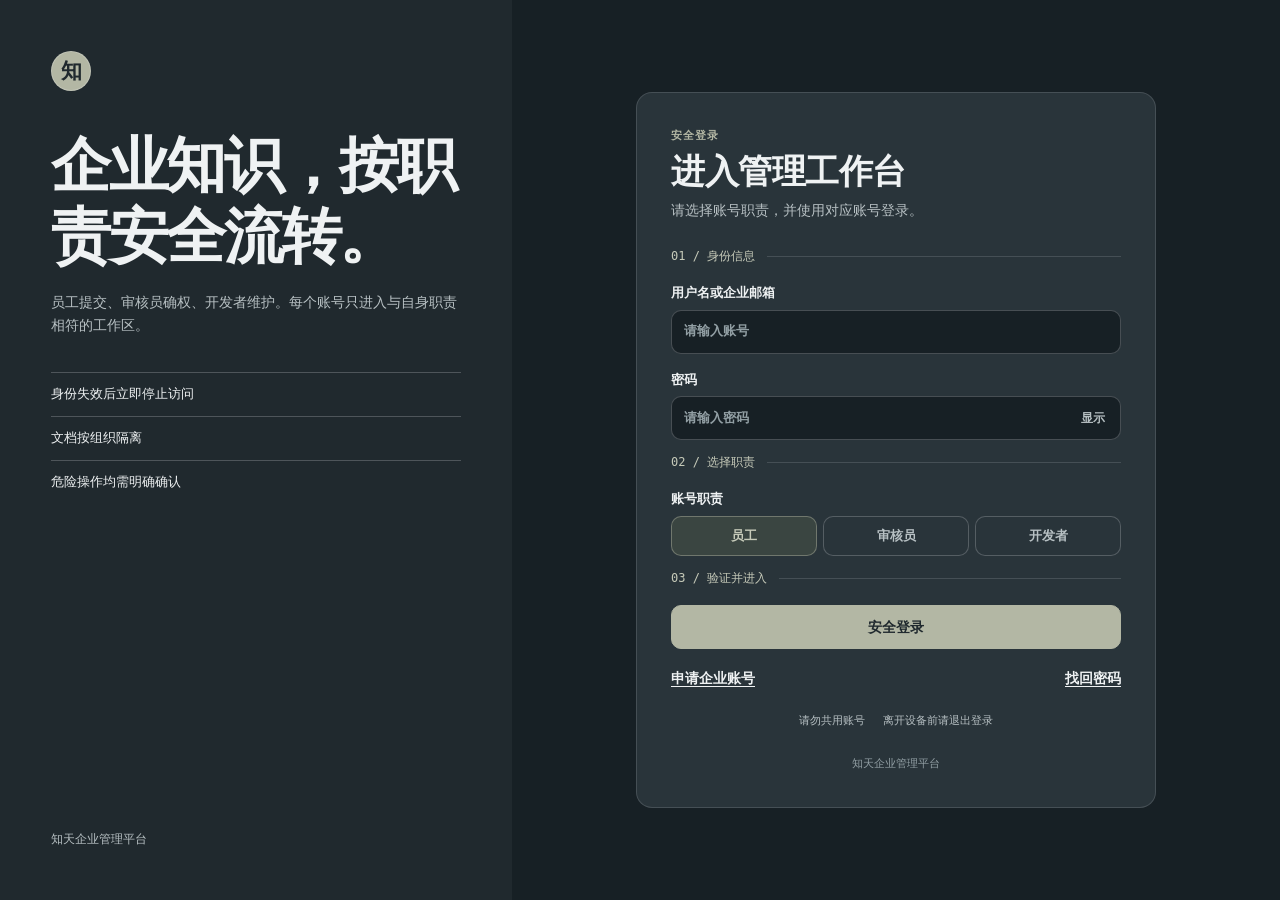
==== commit 29ad4498: "统一企业管理端暗色组件与工作区信息层级" ====
--- a/index.html
+++ b/index.html
@@ -4,10 +4,10 @@
     <meta charset="utf-8" />
     <meta name="viewport" content="width=device-width, initial-scale=1" />
     <title>知天管理后台</title>
-    <link rel="stylesheet" href="./css/style.css" />
+    <link rel="stylesheet" href="./css/style.css?v=archive-ui-20260912" />
   </head>
   <body class="auth-page">
-    <main class="auth-form-area" style="min-height:100vh">
+    <main class="auth-form-area auth-redirect-page">
       <section class="auth-card redirect-card" aria-live="polite">
         <div class="brand-mark" aria-hidden="true">知</div>
         <p class="eyebrow">安全入口</p>
@@ -16,19 +16,7 @@
         <div class="loading-line" aria-hidden="true"><span></span></div>
       </section>
     </main>
-    <script>
-      const token = localStorage.getItem('auth_token');
-      const role = localStorage.getItem('user_role');
-      if (!token) location.replace('./login.html');
-      else if (role === 'employee') location.replace('./employee.html');
-      else if (role === 'reviewer') location.replace('./reviewer.html');
-      else if (role === 'developer') location.replace('./developer.html');
-      else {
-        localStorage.removeItem('auth_token');
-        localStorage.removeItem('user_role');
-        localStorage.removeItem('username');
-        location.replace('./login.html');
-      }
-    </script>
+    <script src="./config.js"></script>
+    <script src="./js/index.js?v=archive-ui-20260912"></script>
   </body>
 </html>
--- a/css/style.css
+++ b/css/style.css
@@ -1,27 +1,56 @@
 :root {
-  color-scheme: light;
-  --black: #252a2e;
-  --text: #252a2e;
-  --muted: #6b747c;
-  --subtle: #899198;
-  --line: #dce1e3;
-  --line-strong: #c8d0d4;
-  --bg: #f6f7f5;
-  --surface: #ffffff;
-  --surface-low: #f8faf9;
-  --surface-high: #edf1f1;
-  --primary: #64839a;
-  --primary-hover: #526f84;
-  --primary-soft: #e8f0f4;
-  --danger: #b76158;
-  --danger-bg: #f7ecea;
-  --success: #6f9284;
-  --success-bg: #edf4f0;
-  --warning: #c69045;
-  --warning-bg: #fbf3e6;
-  --radius: 9px;
-  --shadow: 0 14px 34px rgba(37, 42, 46, .08);
-  --font: "Microsoft YaHei UI", "Microsoft YaHei", "PingFang SC", "Noto Sans CJK SC", sans-serif;
+  color-scheme: dark;
+  --black: #11191d;
+  --text: #eff2f3;
+  --muted: #b7c0c3;
+  --subtle: #929fa4;
+  --placeholder: var(--subtle);
+  --selection-bg: var(--primary);
+  --selection-text: var(--on-primary);
+  --scrollbar-thumb: var(--subtle);
+  --scrollbar-track: var(--bg);
+  --line: rgba(239, 242, 243, .14);
+  --line-strong: rgba(239, 242, 243, .22);
+  --bg: #20292e;
+  --surface: #29343a;
+  --surface-low: #172025;
+  --surface-high: #344047;
+  --primary: #b3b7a4;
+  --primary-hover: #c6cab9;
+  --primary-soft: #3a4541;
+  --danger: #dc9188;
+  --danger-bg: #3b2929;
+  --success: #9bbcaf;
+  --success-bg: #263831;
+  --warning: #d8b071;
+  --warning-bg: #3a3024;
+  --on-primary: #20292e;
+  --accent-line: rgba(179, 183, 164, .44);
+  --sidebar-bg: #172025;
+  --session-hover-bg: rgba(239, 242, 243, .06);
+  --welcome-bg: rgba(41, 52, 58, .96);
+  --header-bg: rgba(23, 32, 37, .96);
+  --bubble-shadow: 0 6px 22px rgba(0, 0, 0, .14);
+  --session-shadow: 0 5px 18px rgba(0, 0, 0, .16);
+  --sidebar-shadow: 14px 0 40px rgba(0, 0, 0, .34);
+  --backdrop-bg: rgba(0, 0, 0, .62);
+  --primary-shadow: 0 7px 18px rgba(179, 183, 164, .12);
+  --primary-active-shadow: 0 4px 12px rgba(179, 183, 164, .16);
+  --radius: 10px;
+  --radius-md: 16px;
+  --radius-lg: 24px;
+  --shadow: 0 18px 48px rgba(0, 0, 0, .24);
+  --font: "Segoe UI", "PingFang SC", "Microsoft YaHei", Arial, sans-serif;
+  --font-mono: "Cascadia Mono", "SFMono-Regular", Consolas, monospace;
+  --duration-fast: 140ms;
+  --duration-base: 220ms;
+  --ease: cubic-bezier(.22, 1, .36, 1);
+  --shadow-color: rgba(0, 0, 0, .12);
+  --space-page: clamp(24px, 4vw, 64px);
+  --space-section: 32px;
+  --type-display: clamp(38px, 4.7vw, 68px);
+  scrollbar-color: var(--scrollbar-thumb) var(--scrollbar-track);
+  scrollbar-width: thin;
 }
 
 * { box-sizing: border-box; }
@@ -47,13 +76,13 @@
   border-radius: var(--radius);
   padding: 8px 15px;
   background: var(--primary);
-  color: #fff;
+  color: var(--on-primary);
   font-weight: 600;
   cursor: pointer;
-  box-shadow: 0 2px 6px rgba(100, 131, 154, .16);
-  transition: background .15s ease, border-color .15s ease, box-shadow .15s ease, transform .15s ease;
-}
-button:hover { background: var(--primary-hover); border-color: var(--primary-hover); box-shadow: 0 4px 10px rgba(100, 131, 154, .2); }
+  box-shadow: 0 2px 6px var(--accent-line);
+  transition: background var(--duration-fast) var(--ease), border-color var(--duration-fast) var(--ease), box-shadow var(--duration-fast) var(--ease), transform var(--duration-fast) var(--ease);
+}
+button:hover { background: var(--primary-hover); border-color: var(--primary-hover); box-shadow: 0 4px 10px var(--accent-line); }
 button:active { transform: translateY(1px); }
 button:disabled { cursor: not-allowed; opacity: .45; transform: none; }
 button.secondary {
@@ -64,7 +93,7 @@
 }
 button.secondary:hover { border-color: var(--primary); background: var(--primary-soft); color: var(--primary-hover); box-shadow: none; }
 button.danger {
-  border-color: #d8aaa5;
+  border-color: var(--danger);
   background: var(--surface);
   color: var(--danger);
   box-shadow: none;
@@ -96,7 +125,7 @@
 }
 .password-field button:hover { background: var(--surface-high); color: var(--text); }
 input:focus, textarea:focus, select:focus, button:focus-visible, a:focus-visible {
-  outline: 3px solid rgba(100, 131, 154, .2);
+  outline: 3px solid var(--accent-line);
   outline-offset: 2px;
   border-color: var(--primary);
 }
@@ -111,7 +140,7 @@
   display: flex;
   flex-direction: column;
   padding: 22px 14px 16px;
-  background: #fbfcfb;
+  background: var(--surface-low);
   border-right: 1px solid var(--line);
 }
 .brand {
@@ -127,9 +156,9 @@
   place-items: center;
   flex: 0 0 auto;
   background: var(--primary);
-  color: #fff;
+  color: var(--on-primary);
   font-weight: 700;
-  box-shadow: 0 7px 16px rgba(100, 131, 154, .18);
+  box-shadow: 0 7px 16px var(--accent-line);
 }
 .brand-symbol { width: 34px; height: 34px; border-radius: 8px; }
 .brand strong, .brand small, .account-card strong, .account-card small, .sidebar-note strong, .sidebar-note small {
@@ -196,8 +225,8 @@
   padding: 22px 24px;
   border: 1px solid var(--line);
   border-radius: calc(var(--radius) + 1px);
-  background: rgba(255, 255, 255, .82);
-  box-shadow: 0 1px 2px rgba(37, 42, 46, .03);
+  background: var(--surface);
+  box-shadow: 0 1px 2px var(--shadow-color);
 }
 .workspace-header .muted { max-width: 680px; margin-top: 7px; }
 .eyebrow, .section-kicker {
@@ -212,7 +241,7 @@
   align-items: center;
   min-height: 28px;
   padding: 4px 10px;
-  border: 1px solid #cbd9df;
+  border: 1px solid var(--line-strong);
   border-radius: 999px;
   color: var(--primary-hover);
   background: var(--primary-soft);
@@ -227,7 +256,7 @@
   border: 1px solid var(--line);
   border-radius: var(--radius);
   background: var(--surface);
-  box-shadow: 0 1px 2px rgba(37, 42, 46, .035);
+  box-shadow: 0 1px 2px var(--shadow-color);
 }
 .feature-panel { min-height: 330px; }
 .table-panel { padding-bottom: 12px; }
@@ -273,9 +302,9 @@
   display: grid;
   gap: 12px;
   padding: 18px;
-  border: 1px dashed #aebfc8;
-  border-radius: var(--radius);
-  background: #f7fafb;
+  border: 1px dashed var(--line-strong);
+  border-radius: var(--radius);
+  background: var(--surface-low);
 }
 .table-wrap { overflow-x: auto; border: 1px solid var(--line); border-radius: var(--radius); }
 table { width: 100%; border-collapse: collapse; }
@@ -290,7 +319,7 @@
 }
 td { font-size: 13px; }
 tbody tr:last-child td { border-bottom: 0; }
-tbody tr:hover td { background: #f8fafb; }
+tbody tr:hover td { background: var(--surface-high); }
 .message { min-height: 20px; margin-top: 10px; color: var(--text); font-size: 13px; font-weight: 600; }
 .message.success { color: var(--success); }
 .result-box, .preview-panel {
@@ -322,13 +351,13 @@
   background: currentColor;
 }
 .badge-pending, .status-pending {
-  color: #8c652f;
-  border-color: #e1c391;
+  color: var(--warning);
+  border-color: var(--warning);
   border-style: dashed;
   background: var(--warning-bg);
 }
-.badge-rejected { color: var(--danger); border-color: #dfbbb7; background: var(--danger-bg); text-decoration: line-through; }
-.status-verified, .score-ok { color: #527668; border-color: #b9d0c7; background: var(--success-bg); }
+.badge-rejected { color: var(--danger); border-color: var(--danger); background: var(--danger-bg); text-decoration: line-through; }
+.status-verified, .score-ok { color: var(--success); border-color: var(--success); background: var(--success-bg); }
 .score-low { color: var(--muted); background: var(--surface-low); }
 
 /* 数据、编辑器、对话框 */
@@ -344,7 +373,7 @@
 }
 .stat-card span, .stat-card small { display: block; color: var(--muted); font-size: 12px; }
 .stat-card strong { display: block; margin: 7px 0 3px; font-size: 26px; line-height: 1.2; }
-.secret-value { transition: filter 120ms ease; }
+.secret-value { transition: filter var(--duration-fast) var(--ease); }
 .secret-value.is-concealed {
   filter: blur(7px);
   user-select: none;
@@ -368,11 +397,11 @@
   color: var(--text);
   background: var(--surface);
 }
-.confirm-dialog::backdrop { background: rgba(0, 0, 0, .45); }
+.confirm-dialog::backdrop { background: var(--backdrop-bg); }
 .confirm-dialog h3 { margin-bottom: 8px; }
 .dialog-actions { justify-content: flex-end; margin-top: 22px; }
 .flag-button { width: 38px; min-height: 38px; padding: 0; border-color: var(--line-strong); background: var(--surface); color: var(--muted); }
-.flag-button.is-flagged { border-color: var(--warning); color: #8c652f; background: var(--warning-bg); }
+.flag-button.is-flagged { border-color: var(--warning); color: var(--warning); background: var(--warning-bg); }
 .notes-view { display: flex; align-items: center; justify-content: space-between; gap: 10px; min-width: 200px; }
 .notes-view .notes-text { color: var(--text); word-break: break-word; }
 .notes-edit { display: grid; grid-template-columns: minmax(150px, 1fr) auto; gap: 7px; min-width: 250px; }
@@ -398,7 +427,7 @@
   border: 1px solid var(--line);
   border-radius: var(--radius);
   background: var(--surface);
-  box-shadow: 0 1px 2px rgba(37, 42, 46, .035);
+  box-shadow: 0 1px 2px var(--shadow-color);
 }
 .lobby-block { padding: 15px; }
 .lobby-block h3 { margin-bottom: 6px; font-size: 14px; }
@@ -421,8 +450,8 @@
 .organization-work-counts { display: grid; grid-template-columns: repeat(2, minmax(0, 1fr)); gap: 7px; }
 .organization-work-counts.single { grid-template-columns: 1fr; }
 .organization-work-counts span { padding: 9px 10px; border: 1px solid var(--line); border-radius: 7px; background: var(--surface-low); color: var(--muted); font-size: 12px; }
-.organization-work-counts span:first-child { color: #8c652f; background: var(--warning-bg); border-color: #ead5af; }
-.organization-work-counts span:nth-child(2) { color: #527668; background: var(--success-bg); border-color: #c7dacf; }
+.organization-work-counts span:first-child { color: var(--warning); background: var(--warning-bg); border-color: var(--line-strong); }
+.organization-work-counts span:nth-child(2) { color: var(--success); background: var(--success-bg); border-color: var(--line-strong); }
 .organization-work-counts strong { display: block; margin-top: 2px; color: var(--text); font-size: 20px; }
 .organization-detail-header { display: grid; grid-template-columns: auto minmax(0, 1fr); align-items: start; gap: 16px; margin-bottom: 18px; padding-bottom: 18px; border-bottom: 1px solid var(--line); }
 .organization-detail-header .muted { margin-top: 4px; }
@@ -447,16 +476,17 @@
   justify-content: space-between;
   min-height: 100vh;
   padding: clamp(36px, 6vw, 76px);
-  background: #e9eff2;
+  background: var(--bg);
   color: var(--text);
 }
-.auth-intro .brand-mark { margin: 0 0 40px; border: 1px solid #cbd9df; background: var(--primary); color: #fff; }
+.auth-intro .brand-mark { margin: 0 0 40px; border: 1px solid var(--line-strong); background: var(--primary); color: var(--on-primary); }
 .auth-intro h1 { max-width: 460px; font-size: clamp(32px, 4vw, 54px); }
 .auth-intro p { max-width: 460px; margin-top: 18px; color: var(--muted); font-size: 14px; }
 .auth-assurances { display: grid; gap: 11px; margin-top: 36px; color: var(--text); font-size: 13px; }
-.auth-assurances span { padding-top: 11px; border-top: 1px solid #cbd9df; }
+.auth-assurances span { padding-top: 11px; border-top: 1px solid var(--line-strong); }
 .auth-intro small { color: var(--muted); }
 .auth-form-area { display: grid; place-items: center; padding: 32px; }
+.auth-redirect-page { min-height: 100vh; }
 .auth-card {
   width: min(440px, 100%);
   padding: 34px;
@@ -477,9 +507,10 @@
 .role-toggle { display: flex; gap: 6px; }
 .role-toggle-option { flex: 1; min-height: 40px; padding: 8px; border-color: var(--line-strong); background: var(--surface); color: var(--muted); }
 .role-toggle-option:hover { background: var(--surface-low); color: var(--text); }
-.role-toggle-option.active { border-color: #b9ccd6; background: var(--primary-soft); color: var(--primary-hover); }
+.role-toggle-option.active { border-color: var(--accent-line); background: var(--primary-soft); color: var(--primary-hover); }
 .redirect-card { text-align: center; }
 .redirect-card .brand-mark { display: grid; margin: 0 auto 24px; }
+.clipboard-helper { position: fixed; opacity: 0; }
 .loading-line { height: 2px; margin-top: 26px; overflow: hidden; background: var(--surface-high); }
 .loading-line span { display: block; width: 35%; height: 100%; background: var(--primary); animation: load 1.2s infinite ease-in-out; }
 @keyframes load { from { transform: translateX(-110%); } to { transform: translateX(300%); } }
@@ -497,6 +528,72 @@
 .account-option.is-active .account-option-role { color: var(--primary); }
 .account-add { justify-content: center; margin-top: 2px; border-top: 1px solid var(--line); border-radius: 0; color: var(--text); font-weight: 600; }
 .account-empty { padding: 8px 9px; font-size: 12px; }
+
+/* 三端共用的暗色档案语言：原有 DOM / data 钩子保留。 */
+::selection { color: var(--selection-text); background: var(--selection-bg); }
+input::placeholder, textarea::placeholder { color: var(--placeholder); opacity: 1; }
+* { scrollbar-color: var(--scrollbar-thumb) var(--scrollbar-track); scrollbar-width: thin; }
+button { min-height: 44px; box-shadow: none; }
+button:hover { box-shadow: none; }
+button.danger { background: var(--danger-bg); }
+input, select { min-height: 44px; }
+input, textarea, select { background: var(--surface-low); }
+.workspace { min-width: 0; padding: 48px clamp(24px, 4vw, 64px) 64px; }
+.workspace-header { padding-bottom: 32px; align-items: flex-start; }
+.workspace-header h1 { font-size: clamp(34px, 4vw, 52px); letter-spacing: -.04em; }
+.workspace-header .muted { max-width: 60ch; margin-top: 14px; font-size: 15px; }
+.eyebrow, .section-kicker, .format-label { font-family: var(--font-mono); letter-spacing: .08em; }
+.brand-symbol, .brand-mark { width: 40px; height: 40px; flex: 0 0 40px; border-radius: 50%; box-shadow: none; }
+.sidebar { background: var(--surface-low); }
+.side-nav { counter-reset: section; gap: 6px; }
+.side-nav a { display: flex; align-items: baseline; gap: 10px; min-width: 0; }
+.side-nav a::before { counter-increment: section; content: counter(section, decimal-leading-zero); font: 11px var(--font-mono); opacity: .8; }
+.panel { padding: 28px; border-radius: var(--radius-md); background: var(--surface); box-shadow: none; margin-bottom: 24px; }
+.panel h2 { font-size: 23px; }
+.section-title { gap: 16px; flex-wrap: wrap; }
+.section-title .muted { max-width: 65ch; }
+.lobby-block, .org-card, .organization-work-card { border-radius: var(--radius-md); background: var(--surface-low); box-shadow: none; }
+.organization-work-card h3 { font-size: 20px; }
+.table-wrap { max-width: 100%; overflow-x: auto; }
+table { font-size: 13px; }
+td, th { overflow-wrap: anywhere; }
+td code, .trace-copy, .format-label, .status-verified, .score-ok, .score-low { font-family: var(--font-mono); }
+.notes-view, .notes-edit { min-width: 0; }
+.diagnostics-deck { border-top: 1px solid var(--line-strong); padding-top: 28px; margin-top: 36px; }
+.diagnostics-deck > summary { cursor: pointer; color: var(--text); padding: 12px 0 28px; }
+.diagnostics-deck > summary span { font: 12px var(--font-mono); color: var(--muted); margin-right: 16px; }
+.diagnostics-deck > summary strong { font-size: 20px; }
+.diagnostics-deck > summary:focus-visible { outline: 2px solid var(--primary); outline-offset: 4px; }
+.diagnostics-deck .panel { background: var(--surface-low); }
+.auth-intro { background: var(--bg); padding: var(--space-page); }
+.auth-intro .intro-title { font-size: var(--type-display); color: var(--text); line-height: 1.18; font-weight: 600; letter-spacing: -.04em; }
+.auth-form-area { background: var(--surface-low); padding: 40px 32px; }
+.auth-card { width: 100%; max-width: 520px; background: var(--surface); border-radius: var(--radius-md); box-shadow: none; }
+.auth-heading h1 { font-size: 34px; }
+.auth-step { display: grid; gap: 16px; min-width: 0; margin: 0; padding: 18px 0 0; border: 0; border-top: 1px solid var(--line); }
+.auth-step legend { padding: 0 12px 0 0; font: 12px var(--font-mono); color: var(--primary-hover); }
+.auth-step label { min-width: 0; }
+.auth-step .inline-actions { display: flex; flex-wrap: wrap; }
+.auth-step .inline-actions input { flex: 1 1 130px; width: 0; }
+.auth-step .message:empty { display: none; }
+.auth-step .btn-block { width: 100%; }
+.stat-card, .organization-detail-section { border-radius: var(--radius-md); }
+.context-badge { white-space: normal; }
+@media (max-width: 820px) {
+  .workspace { padding: 28px 16px 48px; }
+  .workspace-header { flex-direction: column; gap: 14px; }
+  .workspace-header h1 { font-size: 36px; }
+  .panel { padding: 20px 16px; }
+  .lobby-grid, .org-grid, .organization-work-grid { grid-template-columns: minmax(0, 1fr); }
+  .auth-intro .intro-title { font-size: 30px; }
+  .auth-intro .brand-mark { margin-bottom: 20px; }
+  .auth-intro > div > p:not(.intro-title) { display: none; }
+  .auth-link-split { flex-wrap: wrap; gap: 12px; }
+  .diagnostics-deck > summary span { display: block; margin-bottom: 10px; }
+}
+@media (prefers-reduced-motion: reduce) {
+  *, *::before, *::after { animation-duration: 1ms !important; animation-iteration-count: 1 !important; transition-duration: 1ms !important; scroll-behavior: auto !important; }
+}
 
 @media (max-width: 1000px) {
   .app-layout { grid-template-columns: 210px minmax(0, 1fr); }
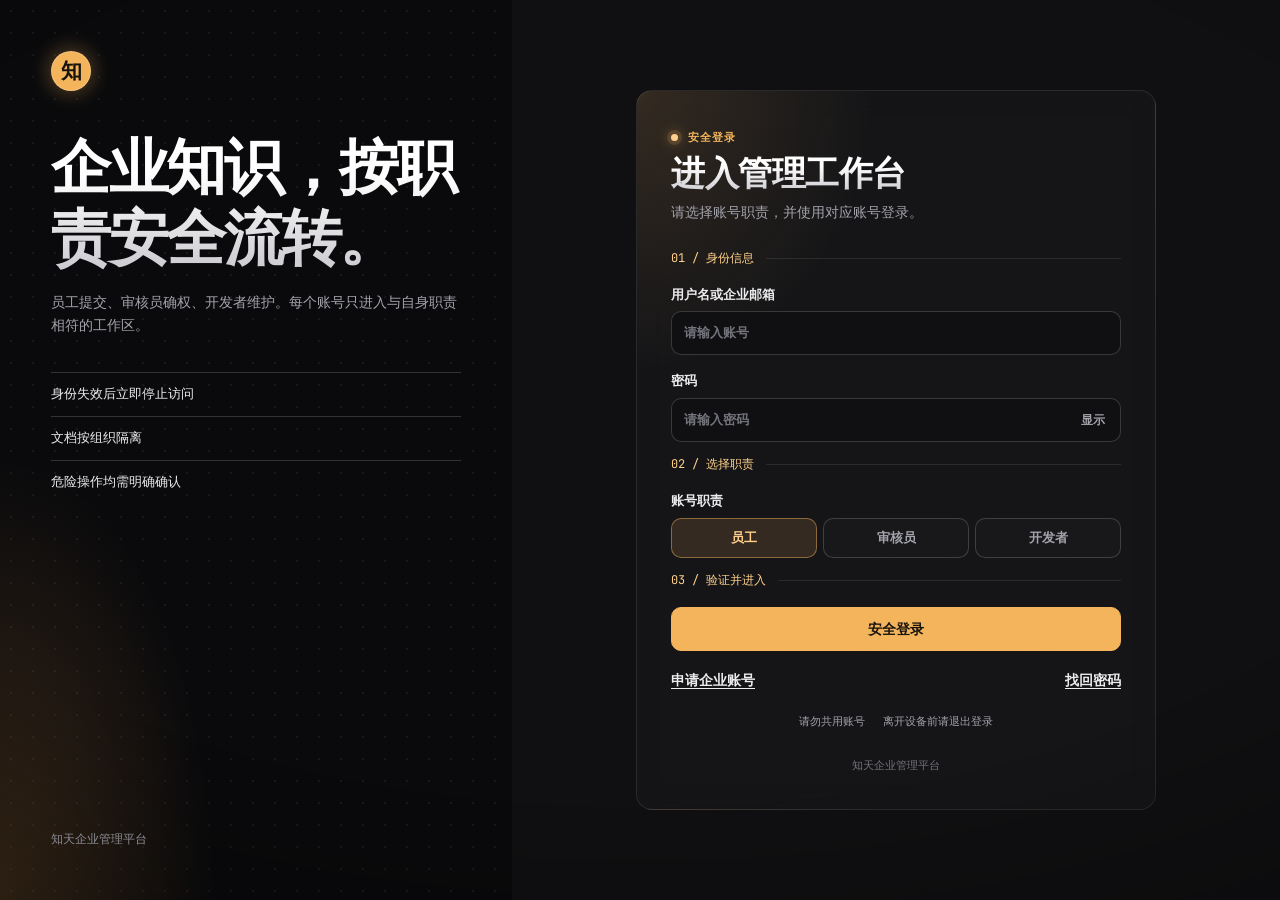
==== commit 67ca516b: "管理端视觉改版为 Lamp & Node，并修复开发者页初始化报错 - style.css 仅替换 :root 令牌并追加显示层；:root 外硬编码颜色仍为 0 - 本地托管字体于 css/font" ====
--- a/index.html
+++ b/index.html
@@ -4,7 +4,7 @@
     <meta charset="utf-8" />
     <meta name="viewport" content="width=device-width, initial-scale=1" />
     <title>知天管理后台</title>
-    <link rel="stylesheet" href="./css/style.css?v=archive-ui-20260912" />
+    <link rel="stylesheet" href="./css/style.css?v=lamp-node-20260928" />
   </head>
   <body class="auth-page">
     <main class="auth-form-area auth-redirect-page">
@@ -17,6 +17,6 @@
       </section>
     </main>
     <script src="./config.js"></script>
-    <script src="./js/index.js?v=archive-ui-20260912"></script>
+    <script src="./js/index.js?v=lamp-node-20260928"></script>
   </body>
 </html>
--- a/css/style.css
+++ b/css/style.css
@@ -1,47 +1,65 @@
+/* 知天管理后台样式。视觉与知了hub 对齐（Lamp & Node）：中性黑灰暗场、琥珀暖灯为唯一主色。 */
+
+@font-face { font-family: "Montserrat"; font-style: normal; font-weight: 800; font-display: swap; src: url("./fonts/montserrat-latin-800-normal.woff2") format("woff2"); }
+@font-face { font-family: "Montserrat"; font-style: normal; font-weight: 900; font-display: swap; src: url("./fonts/montserrat-latin-900-normal.woff2") format("woff2"); }
+@font-face { font-family: "JetBrains Mono"; font-style: normal; font-weight: 400; font-display: swap; src: url("./fonts/jetbrains-mono-latin-400-normal.woff2") format("woff2"); }
+@font-face { font-family: "JetBrains Mono"; font-style: normal; font-weight: 600; font-display: swap; src: url("./fonts/jetbrains-mono-latin-600-normal.woff2") format("woff2"); }
+
 :root {
   color-scheme: dark;
-  --black: #11191d;
-  --text: #eff2f3;
-  --muted: #b7c0c3;
-  --subtle: #929fa4;
+  --black: #050506;
+  --text: #ececee;
+  --muted: #a1a1aa;
+  --subtle: #71717a;
   --placeholder: var(--subtle);
   --selection-bg: var(--primary);
   --selection-text: var(--on-primary);
   --scrollbar-thumb: var(--subtle);
   --scrollbar-track: var(--bg);
-  --line: rgba(239, 242, 243, .14);
-  --line-strong: rgba(239, 242, 243, .22);
-  --bg: #20292e;
-  --surface: #29343a;
-  --surface-low: #172025;
-  --surface-high: #344047;
-  --primary: #b3b7a4;
-  --primary-hover: #c6cab9;
-  --primary-soft: #3a4541;
-  --danger: #dc9188;
-  --danger-bg: #3b2929;
-  --success: #9bbcaf;
-  --success-bg: #263831;
-  --warning: #d8b071;
-  --warning-bg: #3a3024;
-  --on-primary: #20292e;
-  --accent-line: rgba(179, 183, 164, .44);
-  --sidebar-bg: #172025;
-  --session-hover-bg: rgba(239, 242, 243, .06);
-  --welcome-bg: rgba(41, 52, 58, .96);
-  --header-bg: rgba(23, 32, 37, .96);
+  --line: rgba(255, 255, 255, .09);
+  --line-strong: rgba(255, 255, 255, .17);
+  --bg: #09090b;
+  --surface: #17171a;
+  --surface-low: #0f0f11;
+  --surface-high: #222226;
+  --primary: #f3b35a;
+  --primary-hover: #ffd08a;
+  --primary-soft: rgba(243, 179, 90, .14);
+  --danger: #f2a595;
+  --danger-bg: #2a1714;
+  --success: #8fd19e;
+  --success-bg: #13241a;
+  --warning: #e9c27a;
+  --warning-bg: #2a2114;
+  --on-primary: #17130d;
+  --accent-line: rgba(243, 179, 90, .45);
+  --sidebar-bg: #0c0c0e;
+  --session-hover-bg: rgba(255, 255, 255, .04);
+  --welcome-bg: rgba(23, 23, 26, .72);
+  --header-bg: rgba(9, 9, 11, .78);
   --bubble-shadow: 0 6px 22px rgba(0, 0, 0, .14);
   --session-shadow: 0 5px 18px rgba(0, 0, 0, .16);
   --sidebar-shadow: 14px 0 40px rgba(0, 0, 0, .34);
   --backdrop-bg: rgba(0, 0, 0, .62);
-  --primary-shadow: 0 7px 18px rgba(179, 183, 164, .12);
-  --primary-active-shadow: 0 4px 12px rgba(179, 183, 164, .16);
+  --primary-shadow: 0 8px 26px -8px rgba(243, 179, 90, .45);
+  --primary-active-shadow: 0 4px 14px -4px rgba(243, 179, 90, .5);
   --radius: 10px;
   --radius-md: 16px;
   --radius-lg: 24px;
   --shadow: 0 18px 48px rgba(0, 0, 0, .24);
-  --font: "Segoe UI", "PingFang SC", "Microsoft YaHei", Arial, sans-serif;
-  --font-mono: "Cascadia Mono", "SFMono-Regular", Consolas, monospace;
+  --font: "PingFang SC", "Microsoft YaHei", "Noto Sans CJK SC", "Segoe UI", Arial, sans-serif;
+  --font-display: "Montserrat", "PingFang SC", "Microsoft YaHei", "Noto Sans CJK SC", "Segoe UI", Arial, sans-serif;
+  --font-mono: "JetBrains Mono", "Cascadia Mono", "SFMono-Regular", Consolas, monospace;
+  --amber-hot: #ffd08a;
+  --amber-glow: rgba(243, 179, 90, .42);
+  --glass-edge: rgba(255, 255, 255, .09);
+  --glass: rgba(23, 23, 26, .66);
+  --lamp: radial-gradient(70% 60% at 0% 0%, rgba(243, 179, 90, .14), transparent 65%);
+  --lamp-low: radial-gradient(60% 70% at 0% 100%, rgba(243, 160, 70, .2), transparent 70%);
+  --dot-grid: radial-gradient(rgba(255, 255, 255, .06) 1px, transparent 1.2px);
+  --vignette: radial-gradient(ellipse 120% 90% at 50% 40%, transparent 55%, rgba(0, 0, 0, .45));
+  --title-fill: linear-gradient(180deg, #ffffff 30%, #c9c9cf);
+  --node-ring: 0 0 0 4px rgba(243, 179, 90, .14), 0 0 14px 2px rgba(243, 179, 90, .42);
   --duration-fast: 140ms;
   --duration-base: 220ms;
   --ease: cubic-bezier(.22, 1, .36, 1);
@@ -591,6 +609,86 @@
   .auth-link-split { flex-wrap: wrap; gap: 12px; }
   .diagnostics-deck > summary span { display: block; margin-bottom: 10px; }
 }
+/* ---------- Lamp & Node：暖灯、节点与玻璃质感（只改显示层） ---------- */
+
+body::before,
+body::after { position: fixed; inset: 0; content: ""; pointer-events: none; }
+body::before { z-index: 60; background-image: url("./grain.svg"); background-size: 180px 180px; mix-blend-mode: overlay; opacity: .06; }
+body::after { z-index: 59; background: var(--vignette); }
+
+.auth-page,
+.auth-redirect-page { background: var(--lamp), var(--bg); }
+.auth-intro { background: var(--lamp-low), var(--dot-grid) 0 0 / 22px 22px, var(--bg); }
+.workspace { background: var(--lamp), var(--bg); }
+.sidebar { background: var(--sidebar-bg); }
+
+.brand-mark {
+  border-color: var(--accent-line);
+  background: radial-gradient(circle at 30% 25%, var(--amber-hot), var(--primary) 60%);
+  box-shadow: 0 0 22px var(--amber-glow);
+  color: var(--on-primary);
+  font-weight: 900;
+}
+
+.auth-intro h1,
+.auth-intro .intro-title,
+.auth-heading h1,
+.workspace-header h1 {
+  font-family: var(--font-display);
+  font-weight: 900;
+  background: var(--title-fill);
+  -webkit-background-clip: text;
+  background-clip: text;
+  color: transparent;
+}
+
+.eyebrow,
+.section-kicker { display: inline-flex; align-items: center; gap: 10px; color: var(--primary); }
+.eyebrow::before,
+.section-kicker::before {
+  width: 7px;
+  height: 7px;
+  flex: none;
+  border-radius: 50%;
+  background: var(--amber-hot);
+  box-shadow: var(--node-ring);
+  content: "";
+}
+
+.side-nav a { position: relative; }
+.side-nav a.active { box-shadow: inset 2px 0 0 var(--primary); }
+.side-nav a.active::after {
+  position: absolute;
+  top: 50%;
+  right: 12px;
+  width: 6px;
+  height: 6px;
+  transform: translateY(-50%);
+  border-radius: 50%;
+  background: var(--amber-hot);
+  box-shadow: var(--node-ring);
+  content: "";
+}
+
+.auth-card,
+.panel,
+.stat-card,
+.org-card,
+.redirect-card {
+  border-color: var(--glass-edge);
+  background: var(--lamp), var(--glass);
+  backdrop-filter: blur(14px);
+  -webkit-backdrop-filter: blur(14px);
+}
+.diagnostics-deck .panel { background: var(--glass); }
+
+input:focus, textarea:focus, select:focus { box-shadow: 0 0 0 3px var(--primary-soft), 0 0 22px -8px var(--amber-glow); }
+.trend-line { filter: drop-shadow(0 0 4px var(--amber-glow)); }
+
+@media (max-width: 860px) {
+  .auth-intro { background: transparent; }
+}
+
 @media (prefers-reduced-motion: reduce) {
   *, *::before, *::after { animation-duration: 1ms !important; animation-iteration-count: 1 !important; transition-duration: 1ms !important; scroll-behavior: auto !important; }
 }
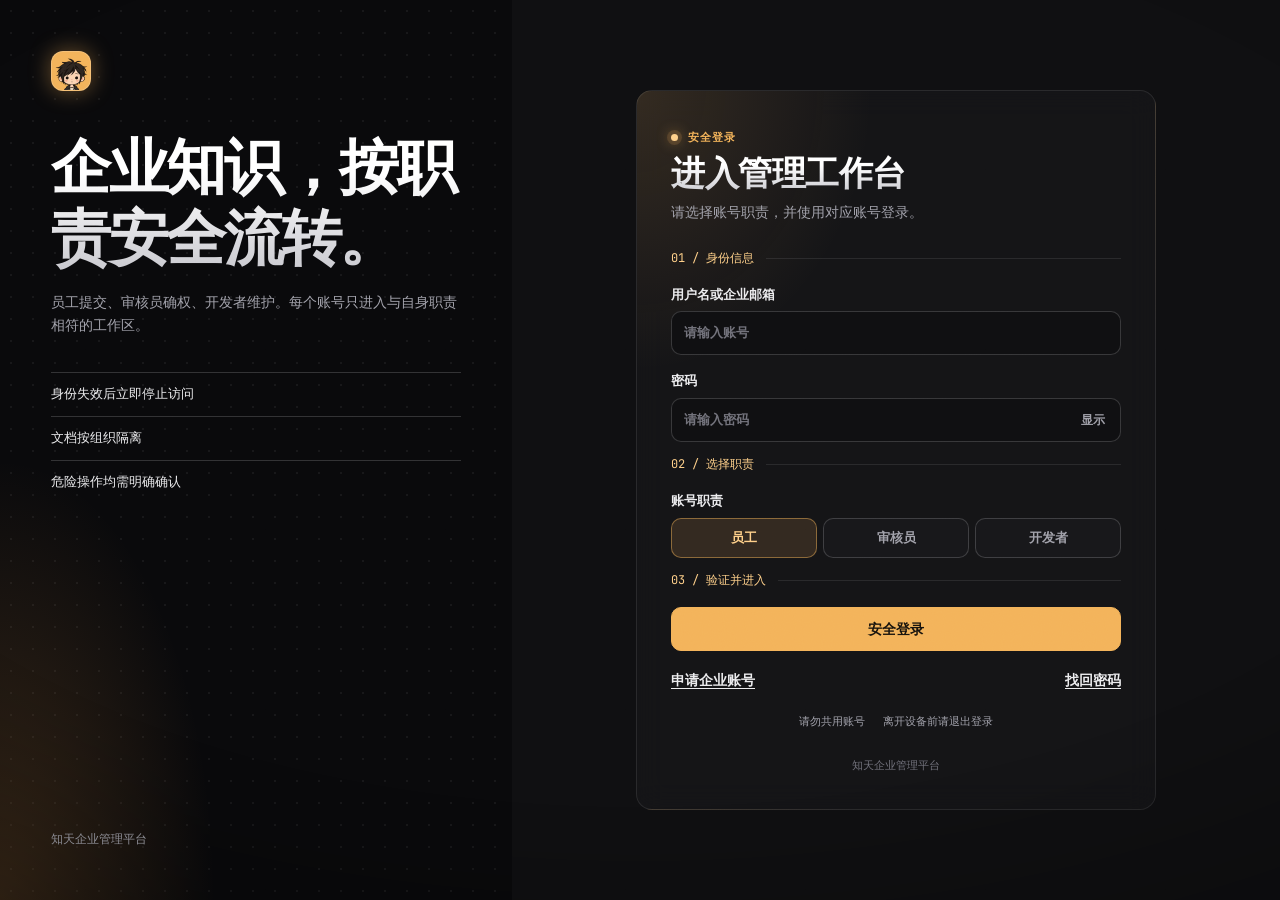
==== commit 74c177c5: "品牌标记由「知」字改为 OC 头像，并补浏览器标签图标 - 各页面品牌标记替换为去白底头像（css/brand/avatar-128.webp，琥珀圆角底） - 新增 favicon-32 与 app" ====
--- a/index.html
+++ b/index.html
@@ -4,12 +4,12 @@
     <meta charset="utf-8" />
     <meta name="viewport" content="width=device-width, initial-scale=1" />
     <title>知天管理后台</title>
-    <link rel="stylesheet" href="./css/style.css?v=lamp-node-20260928" />
+    <link rel="icon" type="image/png" sizes="32x32" href="./css/brand/favicon-32.png"><link rel="apple-touch-icon" href="./css/brand/apple-touch-icon.png"><link rel="stylesheet" href="./css/style.css?v=lamp-node-20260928" />
   </head>
   <body class="auth-page">
     <main class="auth-form-area auth-redirect-page">
       <section class="auth-card redirect-card" aria-live="polite">
-        <div class="brand-mark" aria-hidden="true">知</div>
+        <div class="brand-mark" aria-hidden="true"><img src="./css/brand/avatar-128.webp" width="128" height="128" alt="" decoding="async"></div>
         <p class="eyebrow">安全入口</p>
         <h1>知天管理后台</h1>
         <p class="muted">正在核对登录状态，并进入与你职责相符的工作区。</p>
--- a/css/style.css
+++ b/css/style.css
@@ -685,6 +685,16 @@
 input:focus, textarea:focus, select:focus { box-shadow: 0 0 0 3px var(--primary-soft), 0 0 22px -8px var(--amber-glow); }
 .trend-line { filter: drop-shadow(0 0 4px var(--amber-glow)); }
 
+.brand-mark,
+.brand-symbol { display: grid; overflow: hidden; border-radius: 12px; place-items: center; }
+.brand-symbol {
+  border: 1px solid var(--accent-line);
+  background: radial-gradient(circle at 30% 25%, var(--amber-hot), var(--primary) 60%);
+  box-shadow: 0 0 18px var(--amber-glow);
+}
+.brand-mark img,
+.brand-symbol img { display: block; width: 92%; height: auto; margin-top: 14%; }
+
 @media (max-width: 860px) {
   .auth-intro { background: transparent; }
 }
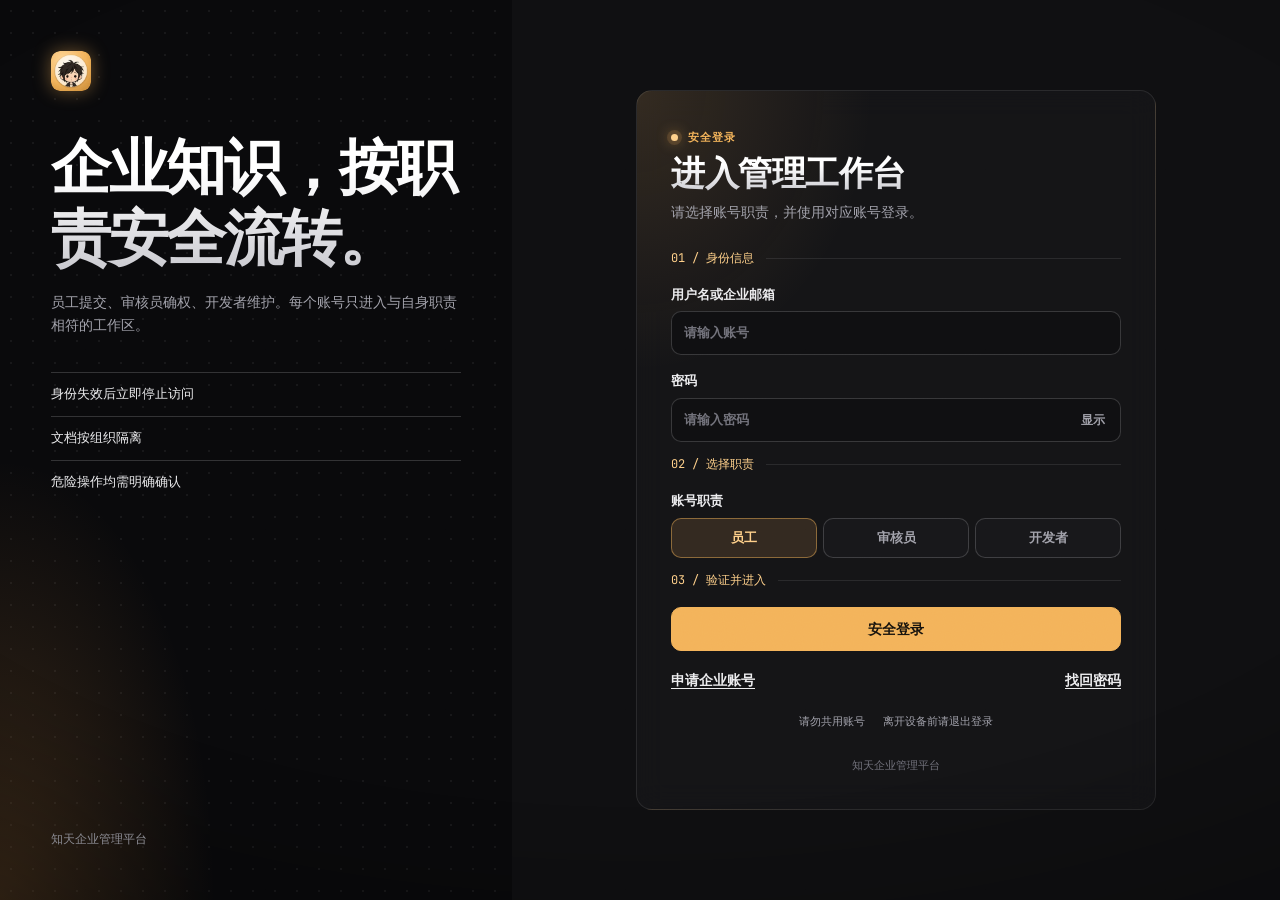
==== commit 2c0a3f4f: "管理端头像图标改为外框加内圆、人物居中（v3.4.2） 品牌标记换成自带琥珀外框与浅色内圆的图标，去掉叠加底色、边框与下移偏移（含登录页 .auth-intro 规则）；图片与样式引用更新版本号。  " ====
--- a/index.html
+++ b/index.html
@@ -4,12 +4,12 @@
     <meta charset="utf-8" />
     <meta name="viewport" content="width=device-width, initial-scale=1" />
     <title>知天管理后台</title>
-    <link rel="icon" type="image/png" sizes="32x32" href="./css/brand/favicon-32.png"><link rel="apple-touch-icon" href="./css/brand/apple-touch-icon.png"><link rel="stylesheet" href="./css/style.css?v=lamp-node-20260928" />
+    <link rel="icon" type="image/png" sizes="32x32" href="./css/brand/favicon-32.png?v=20260930"><link rel="apple-touch-icon" href="./css/brand/apple-touch-icon.png?v=20260930"><link rel="stylesheet" href="./css/style.css?v=lamp-node-20260930" />
   </head>
   <body class="auth-page">
     <main class="auth-form-area auth-redirect-page">
       <section class="auth-card redirect-card" aria-live="polite">
-        <div class="brand-mark" aria-hidden="true"><img src="./css/brand/avatar-128.webp" width="128" height="128" alt="" decoding="async"></div>
+        <div class="brand-mark" aria-hidden="true"><img src="./css/brand/avatar-128.webp?v=20260930" width="128" height="128" alt="" decoding="async"></div>
         <p class="eyebrow">安全入口</p>
         <h1>知天管理后台</h1>
         <p class="muted">正在核对登录状态，并进入与你职责相符的工作区。</p>
@@ -17,6 +17,6 @@
       </section>
     </main>
     <script src="./config.js"></script>
-    <script src="./js/index.js?v=lamp-node-20260928"></script>
+    <script src="./js/index.js?v=lamp-node-20260930"></script>
   </body>
 </html>
--- a/css/style.css
+++ b/css/style.css
@@ -685,15 +685,12 @@
 input:focus, textarea:focus, select:focus { box-shadow: 0 0 0 3px var(--primary-soft), 0 0 22px -8px var(--amber-glow); }
 .trend-line { filter: drop-shadow(0 0 4px var(--amber-glow)); }
 
+/* 头像图标自带外框与内圆：去掉底色与边框，只保留光晕 */
 .brand-mark,
-.brand-symbol { display: grid; overflow: hidden; border-radius: 12px; place-items: center; }
-.brand-symbol {
-  border: 1px solid var(--accent-line);
-  background: radial-gradient(circle at 30% 25%, var(--amber-hot), var(--primary) 60%);
-  box-shadow: 0 0 18px var(--amber-glow);
-}
+.auth-intro .brand-mark,
+.brand-symbol { display: block; overflow: hidden; border: 0; border-radius: 22.5%; background: none; box-shadow: 0 0 18px var(--amber-glow); }
 .brand-mark img,
-.brand-symbol img { display: block; width: 92%; height: auto; margin-top: 14%; }
+.brand-symbol img { display: block; width: 100%; height: 100%; }
 
 @media (max-width: 860px) {
   .auth-intro { background: transparent; }
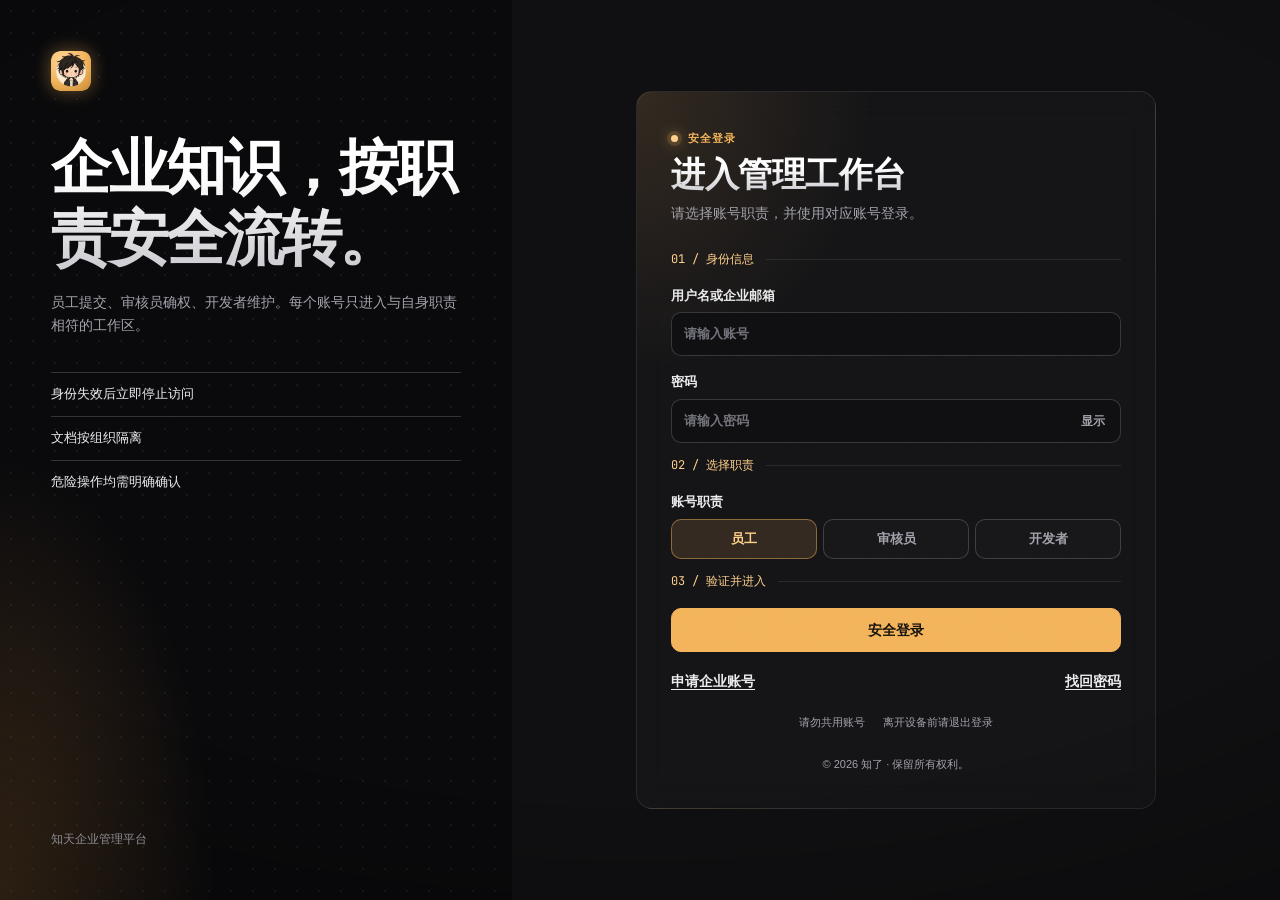
==== commit 706dc3cd: "feat: 管理端版权行与爬虫规则" ====
--- a/index.html
+++ b/index.html
@@ -4,7 +4,7 @@
     <meta charset="utf-8" />
     <meta name="viewport" content="width=device-width, initial-scale=1" />
     <title>知天管理后台</title>
-    <link rel="icon" type="image/png" sizes="32x32" href="./css/brand/favicon-32.png?v=20260930"><link rel="apple-touch-icon" href="./css/brand/apple-touch-icon.png?v=20260930"><link rel="stylesheet" href="./css/style.css?v=lamp-node-20260930" />
+    <link rel="icon" type="image/png" sizes="32x32" href="./css/brand/favicon-32.png?v=20260930"><link rel="apple-touch-icon" href="./css/brand/apple-touch-icon.png?v=20260930"><link rel="stylesheet" href="./css/style.css?v=copyright-20261009" />
   </head>
   <body class="auth-page">
     <main class="auth-form-area auth-redirect-page">
--- a/css/style.css
+++ b/css/style.css
@@ -685,6 +685,8 @@
 input:focus, textarea:focus, select:focus { box-shadow: 0 0 0 3px var(--primary-soft), 0 0 22px -8px var(--amber-glow); }
 .trend-line { filter: drop-shadow(0 0 4px var(--amber-glow)); }
 
+.copyright-line { margin: 24px 0 0; color: var(--muted); font-size: 11px; line-height: 1.6; text-align: center; overflow-wrap: anywhere; }
+
 /* 头像图标自带外框与内圆：去掉底色与边框，只保留光晕 */
 .brand-mark,
 .auth-intro .brand-mark,
